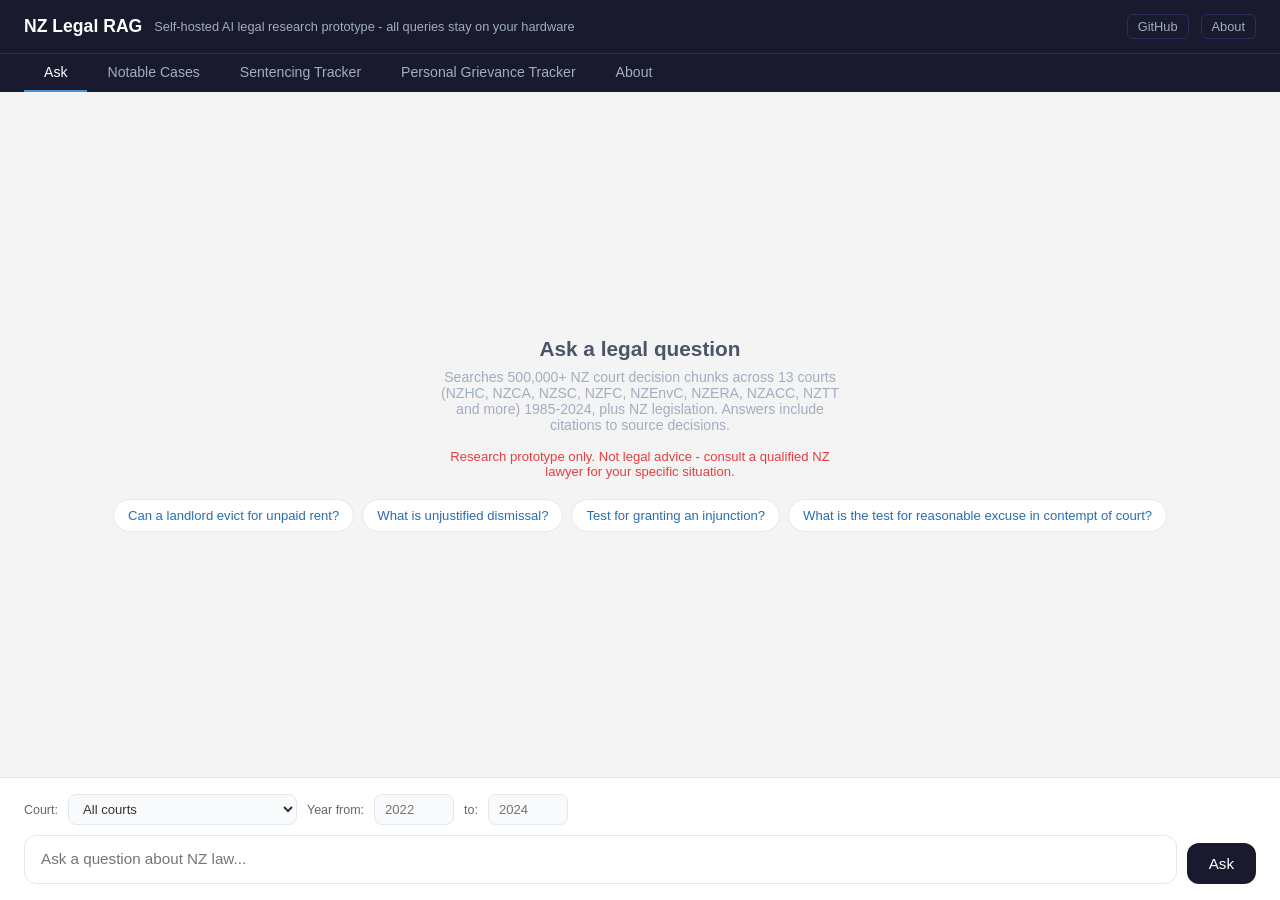
==== api/static/index.html @ 62f5ff6c "Add About tab, portfolio metrics, architecture diagram, GitHub links, improve disclaimer" ====
<!DOCTYPE html>
<html lang="en">
<head>
  <meta charset="UTF-8">
  <meta name="viewport" content="width=device-width, initial-scale=1.0">
  <title>NZ Legal RAG</title>
  <style>
    * { box-sizing: border-box; margin: 0; padding: 0; }

    body {
      font-family: -apple-system, BlinkMacSystemFont, "Segoe UI", sans-serif;
      background: #f4f4f5;
      height: 100vh;
      display: flex;
      flex-direction: column;
    }

    header {
      background: #1a1a2e;
      color: #fff;
      padding: 14px 24px;
      display: flex;
      align-items: center;
      gap: 12px;
      flex-shrink: 0;
    }

    header h1 { font-size: 1.1rem; font-weight: 600; }
    header span { font-size: 0.8rem; color: #a0aec0; }

    /* Tab navigation */
    .tab-nav {
      background: #1a1a2e;
      border-top: 1px solid #2d2d5e;
      display: flex;
      flex-shrink: 0;
      padding: 0 24px;
    }

    .tab-btn {
      padding: 10px 20px;
      background: none;
      border: none;
      color: #a0aec0;
      font-size: 0.88rem;
      font-family: inherit;
      cursor: pointer;
      border-bottom: 2px solid transparent;
      transition: color 0.15s, border-color 0.15s;
    }

    .tab-btn.active {
      color: #fff;
      border-bottom-color: #4a90d9;
    }

    .tab-btn:hover:not(.active) { color: #cbd5e0; }

    /* --- ASK TAB --- */
    #tab-ask {
      flex: 1;
      display: flex;
      flex-direction: column;
      overflow: hidden;
    }

    #chat {
      flex: 1;
      overflow-y: auto;
      padding: 24px;
      display: flex;
      flex-direction: column;
      gap: 20px;
    }

    .msg { display: flex; flex-direction: column; max-width: 80%; }
    .msg.user { align-self: flex-end; align-items: flex-end; }
    .msg.assistant { align-self: flex-start; align-items: flex-start; }

    .bubble {
      padding: 12px 16px;
      border-radius: 16px;
      line-height: 1.6;
      font-size: 0.95rem;
      white-space: pre-wrap;
      word-break: break-word;
    }

    .msg.user .bubble {
      background: #1a1a2e;
      color: #fff;
      border-bottom-right-radius: 4px;
    }

    .msg.assistant .bubble {
      background: #fff;
      color: #1a1a2e;
      border-bottom-left-radius: 4px;
      box-shadow: 0 1px 4px rgba(0,0,0,0.08);
      position: relative;
    }

    .copy-btn {
      position: absolute;
      top: 8px;
      right: 8px;
      background: none;
      border: none;
      cursor: pointer;
      padding: 4px;
      border-radius: 6px;
      color: #aaa;
      font-size: 0.85rem;
      line-height: 1;
      transition: color 0.15s, background 0.15s;
    }
    .copy-btn:hover { color: #1a1a2e; background: #f0f0f0; }
    .copy-btn.copied { color: #2ecc71; }

    .sources {
      margin-top: 10px;
      font-size: 0.8rem;
      color: #555;
      display: flex;
      flex-direction: column;
      gap: 4px;
    }

    .sources strong { color: #1a1a2e; font-size: 0.78rem; text-transform: uppercase; letter-spacing: 0.05em; }

    .source-item a { color: #2b6cb0; text-decoration: none; }
    .source-item a:hover { text-decoration: underline; }

    .typing {
      display: flex;
      gap: 5px;
      padding: 14px 18px;
      background: #fff;
      border-radius: 16px;
      border-bottom-left-radius: 4px;
      box-shadow: 0 1px 4px rgba(0,0,0,0.08);
      width: fit-content;
    }

    .typing span {
      width: 8px; height: 8px;
      background: #a0aec0;
      border-radius: 50%;
      animation: bounce 1.2s infinite;
    }
    .typing span:nth-child(2) { animation-delay: 0.2s; }
    .typing span:nth-child(3) { animation-delay: 0.4s; }

    @keyframes bounce {
      0%, 80%, 100% { transform: translateY(0); }
      40% { transform: translateY(-6px); }
    }

    .disclaimer {
      font-size: 0.75rem;
      color: #999;
      margin-top: 6px;
      font-style: italic;
    }

    #ask-footer {
      background: #fff;
      border-top: 1px solid #e2e8f0;
      padding: 16px 24px;
      flex-shrink: 0;
    }

    .input-row {
      display: flex;
      gap: 10px;
      align-items: flex-end;
    }

    #filters {
      display: flex;
      gap: 10px;
      margin-bottom: 10px;
      flex-wrap: wrap;
    }

    #filters select, #filters input {
      padding: 6px 10px;
      border: 1px solid #e2e8f0;
      border-radius: 8px;
      font-size: 0.82rem;
      background: #f8fafc;
      color: #333;
    }

    #filters label { font-size: 0.78rem; color: #666; align-self: center; }

    textarea {
      flex: 1;
      padding: 12px 16px;
      border: 1px solid #e2e8f0;
      border-radius: 12px;
      font-size: 0.95rem;
      resize: none;
      font-family: inherit;
      line-height: 1.5;
      max-height: 140px;
      overflow-y: auto;
      outline: none;
      transition: border-color 0.15s;
    }

    textarea:focus { border-color: #1a1a2e; }

    button#send {
      padding: 12px 22px;
      background: #1a1a2e;
      color: #fff;
      border: none;
      border-radius: 12px;
      font-size: 0.95rem;
      cursor: pointer;
      font-family: inherit;
      font-weight: 500;
      transition: background 0.15s;
      white-space: nowrap;
    }

    button#send:hover { background: #2d2d5e; }
    button#send:disabled { background: #a0aec0; cursor: not-allowed; }

    .empty-state {
      flex: 1;
      display: flex;
      flex-direction: column;
      align-items: center;
      justify-content: center;
      color: #a0aec0;
      gap: 8px;
      user-select: none;
    }

    .empty-state h2 { font-size: 1.3rem; color: #4a5568; }
    .empty-state p { font-size: 0.88rem; max-width: 400px; text-align: center; }

    .suggestions {
      display: flex;
      flex-wrap: wrap;
      gap: 8px;
      justify-content: center;
      margin-top: 12px;
    }

    .suggestion {
      padding: 8px 14px;
      background: #fff;
      border: 1px solid #e2e8f0;
      border-radius: 20px;
      font-size: 0.82rem;
      color: #2b6cb0;
      cursor: pointer;
      transition: background 0.15s;
    }

    .suggestion:hover { background: #ebf8ff; }

    /* --- NOTABLE CASES TAB --- */
    #tab-notable {
      display: none;
      flex: 1;
      overflow-y: auto;
      padding: 24px;
    }

    .notable-panel {
      max-width: 900px;
      margin: 0 auto;
    }

    .notable-panel h2 {
      font-size: 1.1rem;
      color: #1a1a2e;
      margin-bottom: 18px;
    }

    .filter-card {
      background: #fff;
      border-radius: 12px;
      padding: 20px;
      box-shadow: 0 1px 4px rgba(0,0,0,0.08);
      margin-bottom: 20px;
    }

    .filter-card h3 {
      font-size: 0.82rem;
      text-transform: uppercase;
      letter-spacing: 0.06em;
      color: #718096;
      margin-bottom: 12px;
    }

    .flag-grid {
      display: grid;
      grid-template-columns: repeat(3, 1fr);
      gap: 6px 16px;
      margin-bottom: 4px;
    }

    .flag-grid label {
      display: flex;
      align-items: center;
      gap: 7px;
      font-size: 0.84rem;
      color: #2d3748;
      cursor: pointer;
      user-select: none;
    }

    .flag-grid input[type="checkbox"] { cursor: pointer; }

    .penalty-row {
      display: flex;
      gap: 24px;
      flex-wrap: wrap;
      margin-top: 4px;
    }

    .penalty-group {
      display: flex;
      flex-direction: column;
      gap: 6px;
    }

    .penalty-group label {
      font-size: 0.8rem;
      color: #4a5568;
      font-weight: 500;
    }

    .range-row {
      display: flex;
      align-items: center;
      gap: 8px;
    }

    .range-row input[type="number"] {
      width: 90px;
      padding: 6px 10px;
      border: 1px solid #e2e8f0;
      border-radius: 8px;
      font-size: 0.82rem;
      font-family: inherit;
    }

    .range-row span { font-size: 0.8rem; color: #718096; }

    .notable-filter-row {
      display: flex;
      gap: 12px;
      flex-wrap: wrap;
      align-items: center;
      margin-top: 4px;
    }

    .notable-filter-row label { font-size: 0.8rem; color: #666; }

    .notable-filter-row select,
    .notable-filter-row input[type="number"] {
      padding: 6px 10px;
      border: 1px solid #e2e8f0;
      border-radius: 8px;
      font-size: 0.82rem;
      font-family: inherit;
    }

    .btn-search {
      margin-top: 16px;
      padding: 10px 24px;
      background: #1a1a2e;
      color: #fff;
      border: none;
      border-radius: 10px;
      font-size: 0.9rem;
      font-family: inherit;
      font-weight: 500;
      cursor: pointer;
      transition: background 0.15s;
    }

    .btn-search:hover { background: #2d2d5e; }
    .btn-search:disabled { background: #a0aec0; cursor: not-allowed; }

    .btn-clear {
      margin-top: 16px;
      margin-left: 8px;
      padding: 10px 16px;
      background: none;
      color: #718096;
      border: 1px solid #e2e8f0;
      border-radius: 10px;
      font-size: 0.9rem;
      font-family: inherit;
      cursor: pointer;
    }

    .btn-clear:hover { background: #f7fafc; }

    #notable-results { margin-top: 4px; }

    .notable-empty {
      text-align: center;
      color: #a0aec0;
      padding: 40px 0;
      font-size: 0.9rem;
    }

    .notable-count {
      font-size: 0.82rem;
      color: #718096;
      margin-bottom: 12px;
    }

    .notable-card {
      background: #fff;
      border-radius: 10px;
      padding: 16px 18px;
      box-shadow: 0 1px 4px rgba(0,0,0,0.07);
      margin-bottom: 12px;
      border-left: 3px solid #e2e8f0;
    }

    .notable-card.criminal { border-left-color: #e53e3e; }
    .notable-card.civil    { border-left-color: #3182ce; }

    .notable-card-header {
      display: flex;
      justify-content: space-between;
      align-items: flex-start;
      gap: 12px;
      margin-bottom: 8px;
    }

    .notable-card-title a {
      font-size: 0.95rem;
      font-weight: 600;
      color: #1a1a2e;
      text-decoration: none;
    }

    .notable-card-title a:hover { text-decoration: underline; }

    .notable-card-meta {
      font-size: 0.78rem;
      color: #718096;
      margin-top: 2px;
    }

    .osi-badge {
      font-size: 0.78rem;
      font-weight: 600;
      padding: 3px 10px;
      border-radius: 20px;
      white-space: nowrap;
      flex-shrink: 0;
    }

    .osi-low    { background: #ebf8ff; color: #2b6cb0; }
    .osi-mid    { background: #fef3c7; color: #b45309; }
    .osi-high   { background: #fff5f5; color: #c53030; }
    .osi-severe { background: #e53e3e; color: #fff; }

    .penalty-line {
      font-size: 0.82rem;
      color: #4a5568;
      margin-bottom: 8px;
    }

    .penalty-line strong { color: #2d3748; }

    .flag-pills {
      display: flex;
      flex-wrap: wrap;
      gap: 5px;
    }

    .flag-pill {
      font-size: 0.72rem;
      padding: 2px 9px;
      background: #edf2f7;
      color: #4a5568;
      border-radius: 12px;
    }

    .loading-dots {
      text-align: center;
      color: #718096;
      padding: 30px 0;
      font-size: 0.9rem;
    }

    /* --- TRACKER TABS (Sentencing / PG) --- */

    .tracker-desc {
      font-size: 0.84rem;
      color: #718096;
      margin-bottom: 18px;
      line-height: 1.5;
    }

    .stats-box {
      background: #ebf8ff;
      border: 1px solid #bee3f8;
      border-radius: 10px;
      padding: 14px 20px;
      margin-bottom: 16px;
      display: flex;
      flex-wrap: wrap;
      gap: 24px;
      align-items: center;
    }

    .stat-item {
      display: flex;
      flex-direction: column;
      gap: 2px;
    }

    .stat-label {
      font-size: 0.72rem;
      text-transform: uppercase;
      letter-spacing: 0.06em;
      color: #2b6cb0;
    }

    .stat-value {
      font-size: 1rem;
      font-weight: 700;
      color: #1a365d;
    }

    .sent-card {
      background: #fff;
      border-radius: 10px;
      padding: 16px 18px;
      box-shadow: 0 1px 4px rgba(0,0,0,0.07);
      margin-bottom: 12px;
      border-left: 3px solid #e53e3e;
    }

    .pg-card {
      background: #fff;
      border-radius: 10px;
      padding: 16px 18px;
      box-shadow: 0 1px 4px rgba(0,0,0,0.07);
      margin-bottom: 12px;
      border-left: 3px solid #38a169;
    }

    .sent-card-header, .pg-card-header {
      display: flex;
      justify-content: space-between;
      align-items: flex-start;
      gap: 12px;
      margin-bottom: 8px;
    }

    .sent-facts {
      display: flex;
      flex-wrap: wrap;
      gap: 10px 24px;
      font-size: 0.82rem;
      color: #4a5568;
      margin-bottom: 8px;
    }

    .sent-fact strong { color: #2d3748; }

    .badge-gp {
      font-size: 0.75rem;
      padding: 2px 9px;
      border-radius: 12px;
      font-weight: 600;
      background: #c6f6d5;
      color: #276749;
    }

    .badge-sentence {
      font-size: 0.75rem;
      padding: 2px 9px;
      border-radius: 12px;
      font-weight: 600;
      background: #fff5f5;
      color: #c53030;
    }

    .badge-reinstate {
      font-size: 0.75rem;
      padding: 2px 9px;
      border-radius: 12px;
      font-weight: 600;
      background: #c6f6d5;
      color: #276749;
    }

    .badge-no-reinstate {
      font-size: 0.75rem;
      padding: 2px 9px;
      border-radius: 12px;
      font-weight: 600;
      background: #fff5f5;
      color: #c53030;
    }

    .pg-types {
      display: flex;
      flex-wrap: wrap;
      gap: 5px;
      margin-bottom: 8px;
    }

    .pg-type-pill {
      font-size: 0.72rem;
      padding: 2px 9px;
      background: #e6fffa;
      color: #234e52;
      border-radius: 12px;
    }

    .select-sm {
      padding: 6px 10px;
      border: 1px solid #e2e8f0;
      border-radius: 8px;
      font-size: 0.82rem;
      font-family: inherit;
      background: #f8fafc;
      color: #333;
    }
  </style>
</head>
<body>

<header>
  <h1>NZ Legal RAG</h1>
  <span>Self-hosted AI legal research prototype - all queries stay on your hardware</span>
  <div style="margin-left:auto;display:flex;gap:12px;align-items:center;">
    <a href="https://github.com/jwongso/nz-legal-rag" target="_blank" style="color:#a0aec0;font-size:0.8rem;text-decoration:none;border:1px solid #2d2d5e;padding:4px 10px;border-radius:6px;">GitHub</a>
    <a href="#" onclick="showTab('about');return false;" style="color:#a0aec0;font-size:0.8rem;text-decoration:none;border:1px solid #2d2d5e;padding:4px 10px;border-radius:6px;">About</a>
  </div>
</header>

<nav class="tab-nav">
  <button class="tab-btn active" onclick="showTab('ask')">Ask</button>
  <button class="tab-btn" onclick="showTab('notable')">Notable Cases</button>
  <button class="tab-btn" onclick="showTab('sentencing')">Sentencing Tracker</button>
  <button class="tab-btn" onclick="showTab('pg')">Personal Grievance Tracker</button>
  <button class="tab-btn" onclick="showTab('about')">About</button>
</nav>

<!-- ASK TAB -->
<div id="tab-ask" style="flex:1;display:flex;flex-direction:column;overflow:hidden;">
  <div id="chat">
    <div class="empty-state" id="empty">
      <h2>Ask a legal question</h2>
      <p>Searches 500,000+ NZ court decision chunks across 13 courts (NZHC, NZCA, NZSC, NZFC, NZEnvC, NZERA, NZACC, NZTT and more) 1985-2024, plus NZ legislation. Answers include citations to source decisions.</p>
      <p style="margin-top:8px;font-size:0.82rem;color:#e53e3e;font-weight:500;">Research prototype only. Not legal advice - consult a qualified NZ lawyer for your specific situation.</p>
      <div class="suggestions">
        <div class="suggestion" onclick="suggest(this)">Can a landlord evict for unpaid rent?</div>
        <div class="suggestion" onclick="suggest(this)">What is unjustified dismissal?</div>
        <div class="suggestion" onclick="suggest(this)">Test for granting an injunction?</div>
        <div class="suggestion" onclick="suggest(this)">What is the test for reasonable excuse in contempt of court?</div>
      </div>
    </div>
  </div>

  <div id="ask-footer">
    <div id="filters">
      <label>Court:</label>
      <select id="court">
        <option value="">All courts</option>
        <option value="NZSC">Supreme Court</option>
        <option value="NZCA">Court of Appeal</option>
        <option value="NZHC">High Court</option>
        <option value="NZFC">Family Court</option>
        <option value="NZEnvC">Environment Court</option>
        <option value="NZERA">Employment Relations Authority</option>
        <option value="NZEmpC">Employment Court</option>
        <option value="NZACC">ACC Appeals</option>
        <option value="NZCorC">Coroners Court</option>
        <option value="NZHRRT">Human Rights Review Tribunal</option>
        <option value="NZLCDT">Lawyers Disciplinary Tribunal</option>
        <option value="NZREADT">Real Estate Agents Tribunal</option>
        <option value="NZTT">Tenancy Tribunal</option>
        <option value="NZLEG">Legislation</option>
      </select>
      <label>Year from:</label>
      <input type="number" id="year_from" placeholder="2022" min="1960" max="2024" style="width:80px">
      <label>to:</label>
      <input type="number" id="year_to" placeholder="2024" min="1960" max="2024" style="width:80px">
    </div>
    <div class="input-row">
      <textarea id="input" rows="1" placeholder="Ask a question about NZ law..." oninput="autoResize(this)"></textarea>
      <button id="send" onclick="sendMessage()">Ask</button>
    </div>
  </div>
</div>

<!-- NOTABLE CASES TAB -->
<div id="tab-notable">
  <div class="notable-panel">
    <h2>Notable Cases</h2>

    <div class="filter-card">
      <h3>Flags (match any selected)</h3>
      <div class="flag-grid" id="flag-checkboxes">
        <!-- populated by JS -->
      </div>
    </div>

    <div class="filter-card">
      <h3>Penalty severity</h3>
      <div class="penalty-row">
        <div class="penalty-group">
          <label>Criminal - OSI range (0.0 = discharge, 1.0 = life without parole)</label>
          <div class="range-row">
            <input type="number" id="min_osi" placeholder="min" step="0.05" min="0" max="1">
            <span>to</span>
            <input type="number" id="max_osi" placeholder="max" step="0.05" min="0" max="1">
          </div>
        </div>
        <div class="penalty-group">
          <label>Civil - awarded amount ($)</label>
          <div class="range-row">
            <input type="number" id="min_awarded" placeholder="min" step="1000" min="0">
            <span>to</span>
            <input type="number" id="max_awarded" placeholder="max" step="1000" min="0">
          </div>
        </div>
        <div class="penalty-group">
          <label>Civil - recovery rate (1.0 = full claim, &gt;1.0 = exemplary damages)</label>
          <div class="range-row">
            <input type="number" id="min_recovery" placeholder="min" step="0.1" min="0">
            <span>to</span>
            <input type="number" id="max_recovery" placeholder="max" step="0.1" min="0">
          </div>
        </div>
      </div>
    </div>

    <div class="filter-card">
      <h3>Court and date</h3>
      <div class="notable-filter-row">
        <label>Court:</label>
        <select id="notable_court">
          <option value="">All courts</option>
          <option value="NZSC">Supreme Court</option>
          <option value="NZCA">Court of Appeal</option>
          <option value="NZHC">High Court</option>
          <option value="NZFC">Family Court</option>
          <option value="NZEnvC">Environment Court</option>
          <option value="NZERA">Employment Relations Authority</option>
          <option value="NZEmpC">Employment Court</option>
          <option value="NZACC">ACC Appeals</option>
          <option value="NZCorC">Coroners Court</option>
          <option value="NZHRRT">Human Rights Review Tribunal</option>
          <option value="NZLCDT">Lawyers Disciplinary Tribunal</option>
          <option value="NZREADT">Real Estate Agents Tribunal</option>
          <option value="NZTT">Tenancy Tribunal</option>
        </select>
        <label>Year from:</label>
        <input type="number" id="notable_year_from" placeholder="2022" min="1960" max="2024" style="width:80px">
        <label>to:</label>
        <input type="number" id="notable_year_to" placeholder="2024" min="1960" max="2024" style="width:80px">
      </div>
      <div style="margin-top:12px">
        <button class="btn-search" id="notable-search-btn" onclick="searchNotable()">Search Notable Cases</button>
        <button class="btn-clear" onclick="clearNotable()">Clear</button>
      </div>
    </div>

    <div class="filter-card">
      <h3>Counsel</h3>
      <div class="notable-filter-row" style="flex-wrap:wrap;gap:16px;">
        <div style="display:flex;flex-direction:column;gap:5px;">
          <label style="font-size:0.8rem;color:#4a5568;font-weight:500;">Any counsel (surname)</label>
          <input type="text" id="counsel_surname" placeholder="e.g. Armstrong"
                 style="padding:6px 10px;border:1px solid #e2e8f0;border-radius:8px;font-size:0.83rem;font-family:inherit;width:200px;">
        </div>
        <div style="display:flex;flex-direction:column;gap:5px;">
          <label style="font-size:0.8rem;color:#4a5568;font-weight:500;">Crown / prosecution counsel (full name as listed)</label>
          <input type="text" id="crown_counsel" placeholder="e.g. M Harborow"
                 style="padding:6px 10px;border:1px solid #e2e8f0;border-radius:8px;font-size:0.83rem;font-family:inherit;width:240px;">
        </div>
      </div>
      <div style="margin-top:12px">
        <button class="btn-search" onclick="searchNotable()">Search</button>
        <button class="btn-clear" onclick="clearNotable()">Clear</button>
      </div>
    </div>

    <div id="notable-results">
      <div class="notable-empty">Select one or more filters above then click Search.</div>
    </div>
  </div>
</div>

<!-- SENTENCING TRACKER TAB -->
<div id="tab-sentencing" style="display:none;flex:1;overflow-y:auto;padding:24px;">
  <div class="notable-panel">
    <h2>Sentencing Tracker</h2>
    <p class="tracker-desc">Criminal sentencing factors from NZHC, NZCA and NZSC decisions. Comparable to Westlaw NZ Sentencing Tracker. Includes starting point, final sentence, guilty plea discount and more.</p>

    <div class="filter-card">
      <h3>Offence flags (match any selected)</h3>
      <div class="flag-grid">
        <label><input type="checkbox" value="self_defence"              class="sent-flag-cb"> Self-defence</label>
        <label><input type="checkbox" value="provocation"               class="sent-flag-cb"> Provocation</label>
        <label><input type="checkbox" value="diminished_responsibility" class="sent-flag-cb"> Diminished responsibility</label>
        <label><input type="checkbox" value="necessity"                 class="sent-flag-cb"> Necessity defence</label>
        <label><input type="checkbox" value="duress"                    class="sent-flag-cb"> Duress</label>
        <label><input type="checkbox" value="mental_health"             class="sent-flag-cb"> Mental health</label>
        <label><input type="checkbox" value="intoxication"              class="sent-flag-cb"> Intoxication</label>
        <label><input type="checkbox" value="youth"                     class="sent-flag-cb"> Youth / young person</label>
        <label><input type="checkbox" value="tikanga_maori"             class="sent-flag-cb"> Tikanga Maori</label>
        <label><input type="checkbox" value="cultural_factors"          class="sent-flag-cb"> Cultural factors</label>
        <label><input type="checkbox" value="novel_argument"            class="sent-flag-cb"> Novel legal argument</label>
        <label><input type="checkbox" value="jurisdictional_challenge"  class="sent-flag-cb"> Jurisdictional challenge</label>
        <label><input type="checkbox" value="suppressed_identity"       class="sent-flag-cb"> Suppressed identity</label>
        <label><input type="checkbox" value="lack_of_motive"            class="sent-flag-cb"> Lack of motive</label>
      </div>
    </div>

    <div class="filter-card">
      <h3>Sentence details</h3>
      <div class="penalty-row">
        <div class="penalty-group">
          <label>Sentence type</label>
          <select class="select-sm" id="sent_type">
            <option value="">Any</option>
            <option value="imprisonment">Imprisonment</option>
            <option value="home_detention">Home detention</option>
            <option value="community_work">Community work</option>
            <option value="fine">Fine only</option>
            <option value="supervision">Supervision</option>
          </select>
        </div>
        <div class="penalty-group">
          <label>Starting point (months)</label>
          <div class="range-row">
            <input type="number" id="sent_min_sp" placeholder="min" min="0" step="6">
            <span>to</span>
            <input type="number" id="sent_max_sp" placeholder="max" min="0" step="6">
          </div>
        </div>
        <div class="penalty-group">
          <label>Final sentence (months)</label>
          <div class="range-row">
            <input type="number" id="sent_min_fs" placeholder="min" min="0" step="6">
            <span>to</span>
            <input type="number" id="sent_max_fs" placeholder="max" min="0" step="6">
          </div>
        </div>
        <div class="penalty-group">
          <label>Guilty plea</label>
          <select class="select-sm" id="sent_gp">
            <option value="">Any</option>
            <option value="yes">Yes (guilty plea)</option>
            <option value="no">No</option>
          </select>
        </div>
      </div>
    </div>

    <div class="filter-card">
      <h3>Court and date</h3>
      <div class="notable-filter-row">
        <label>Court:</label>
        <select class="select-sm" id="sent_court">
          <option value="">All criminal courts</option>
          <option value="NZSC">Supreme Court</option>
          <option value="NZCA">Court of Appeal</option>
          <option value="NZHC">High Court</option>
        </select>
        <label>Year from:</label>
        <input type="number" id="sent_year_from" placeholder="2022" min="1960" max="2024" style="width:80px;" class="select-sm">
        <label>to:</label>
        <input type="number" id="sent_year_to" placeholder="2024" min="1960" max="2024" style="width:80px;" class="select-sm">
      </div>
      <div style="margin-top:12px">
        <button class="btn-search" id="sent-search-btn" onclick="searchSentencing()">Search Sentencing Tracker</button>
        <button class="btn-clear" onclick="clearSentencing()">Clear</button>
      </div>
    </div>

    <div id="sentencing-results">
      <div class="notable-empty">Select filters above then click Search.</div>
    </div>
  </div>
</div>

<!-- PG TRACKER TAB -->
<div id="tab-pg" style="display:none;flex:1;overflow-y:auto;padding:24px;">
  <div class="notable-panel">
    <h2>Personal Grievance Tracker</h2>
    <p class="tracker-desc">Employment Relations Authority and Employment Court personal grievance outcomes. Comparable to Westlaw NZ Personal Grievance Tracker. Filter by grievance type, reinstatement, compensation and contributory conduct.</p>

    <div class="filter-card">
      <h3>Grievance type (match any selected)</h3>
      <div class="flag-grid">
        <label><input type="checkbox" value="unjustified_dismissal" class="pg-type-cb"> Unjustified dismissal</label>
        <label><input type="checkbox" value="constructive_dismissal" class="pg-type-cb"> Constructive dismissal</label>
        <label><input type="checkbox" value="disadvantage" class="pg-type-cb"> Disadvantage / good faith breach</label>
        <label><input type="checkbox" value="harassment" class="pg-type-cb"> Harassment</label>
        <label><input type="checkbox" value="discrimination" class="pg-type-cb"> Discrimination</label>
        <label><input type="checkbox" value="unjustified_action" class="pg-type-cb"> Unjustified action</label>
      </div>
    </div>

    <div class="filter-card">
      <h3>Outcome filters</h3>
      <div class="penalty-row">
        <div class="penalty-group">
          <label>Reinstatement</label>
          <select class="select-sm" id="pg_reinstatement">
            <option value="">Any</option>
            <option value="yes">Ordered</option>
            <option value="no">Declined / not ordered</option>
          </select>
        </div>
        <div class="penalty-group">
          <label>Contributory conduct (%)</label>
          <div class="range-row">
            <input type="number" id="pg_min_contrib" placeholder="min" min="0" max="100" step="5">
            <span>to</span>
            <input type="number" id="pg_max_contrib" placeholder="max" min="0" max="100" step="5">
          </div>
        </div>
        <div class="penalty-group">
          <label>Compensation awarded ($)</label>
          <div class="range-row">
            <input type="number" id="pg_min_comp" placeholder="min" min="0" step="1000">
            <span>to</span>
            <input type="number" id="pg_max_comp" placeholder="max" min="0" step="1000">
          </div>
        </div>
      </div>
    </div>

    <div class="filter-card">
      <h3>Court and date</h3>
      <div class="notable-filter-row">
        <label>Court:</label>
        <select class="select-sm" id="pg_court">
          <option value="">ERA and Employment Court</option>
          <option value="NZERA">Employment Relations Authority</option>
          <option value="NZEmpC">Employment Court</option>
        </select>
        <label>Year from:</label>
        <input type="number" id="pg_year_from" placeholder="2022" min="1960" max="2024" style="width:80px;" class="select-sm">
        <label>to:</label>
        <input type="number" id="pg_year_to" placeholder="2024" min="1960" max="2024" style="width:80px;" class="select-sm">
      </div>
      <div style="margin-top:12px">
        <button class="btn-search" id="pg-search-btn" onclick="searchPG()">Search</button>
        <button class="btn-clear" onclick="clearPG()">Clear</button>
      </div>
    </div>

    <div id="pg-results">
      <div class="notable-empty">Select filters above then click Search.</div>
    </div>
  </div>
</div>

<!-- ABOUT TAB -->
<div id="tab-about" style="display:none;flex:1;overflow-y:auto;padding:32px 24px;">
  <div style="max-width:860px;margin:0 auto;">

    <h2 style="font-size:1.3rem;color:#1a1a2e;margin-bottom:8px;">NZ Legal RAG</h2>
    <p style="color:#555;margin-bottom:24px;">A self-hosted AI legal research prototype for New Zealand public legal sources, built to explore privacy-preserving RAG, structured legal retrieval, and citation-grounded generation.</p>

    <div style="display:grid;grid-template-columns:repeat(auto-fit,minmax(180px,1fr));gap:16px;margin-bottom:32px;">
      <div style="background:#fff;border-radius:10px;padding:16px;box-shadow:0 1px 4px rgba(0,0,0,0.08);text-align:center;">
        <div style="font-size:1.6rem;font-weight:700;color:#1a1a2e;">500k+</div>
        <div style="font-size:0.8rem;color:#666;">decision chunks indexed</div>
      </div>
      <div style="background:#fff;border-radius:10px;padding:16px;box-shadow:0 1px 4px rgba(0,0,0,0.08);text-align:center;">
        <div style="font-size:1.6rem;font-weight:700;color:#1a1a2e;">13</div>
        <div style="font-size:0.8rem;color:#666;">NZ courts and tribunals</div>
      </div>
      <div style="background:#fff;border-radius:10px;padding:16px;box-shadow:0 1px 4px rgba(0,0,0,0.08);text-align:center;">
        <div style="font-size:1.6rem;font-weight:700;color:#1a1a2e;">1985-2024</div>
        <div style="font-size:0.8rem;color:#666;">NZCA decision coverage</div>
      </div>
      <div style="background:#fff;border-radius:10px;padding:16px;box-shadow:0 1px 4px rgba(0,0,0,0.08);text-align:center;">
        <div style="font-size:1.6rem;font-weight:700;color:#1a1a2e;">&lt;1s</div>
        <div style="font-size:0.8rem;color:#666;">retrieval latency</div>
      </div>
    </div>

    <h3 style="font-size:1rem;color:#1a1a2e;margin-bottom:10px;">What this demonstrates</h3>
    <p style="color:#555;margin-bottom:8px;">An on-premise RAG architecture for privacy-sensitive legal workflows, where data residency, legal professional privilege, and operational control are important design constraints.</p>
    <p style="color:#555;margin-bottom:24px;"><strong>Tech stack:</strong> Python, FastAPI, Qdrant, sentence-transformers, reranking, llama.cpp/Ollama, NZLII ingestion pipeline, REST API, MCP server integration, RAGAS evaluation.</p>

    <h3 style="font-size:1rem;color:#1a1a2e;margin-bottom:10px;">Architecture</h3>
    <pre style="background:#1a1a2e;color:#e2e8f0;padding:16px;border-radius:10px;font-size:0.8rem;overflow-x:auto;margin-bottom:24px;">Ingestion pipeline:
  NZLII / legislation sources
    -> HTML/PDF parsing + PDF fallback for pre-2000 scanned decisions
    -> metadata extraction (court, year, parties, citations)
    -> section-aware chunking
    -> sentence-transformer embeddings
    -> Qdrant vector index (deterministic UUID5 point IDs, idempotent)

Query pipeline:
  User question
    -> query rewriting + metadata filters
    -> vector search (HNSW, &lt;1ms)
    -> reranking
    -> context assembly
    -> local LLM (llama.cpp/Ollama)
    -> citation-backed answer</pre>

    <h3 style="font-size:1rem;color:#1a1a2e;margin-bottom:10px;">Example query</h3>
    <div style="background:#fff;border-radius:10px;padding:16px;box-shadow:0 1px 4px rgba(0,0,0,0.08);margin-bottom:24px;">
      <div style="font-size:0.85rem;color:#666;margin-bottom:6px;">Query</div>
      <div style="font-weight:500;color:#1a1a2e;margin-bottom:12px;">"What are the key principles for unjustified dismissal in NZ employment law?"</div>
      <div style="font-size:0.85rem;color:#666;margin-bottom:6px;">How it works</div>
      <div style="font-size:0.85rem;color:#555;">The system retrieves ERA and Employment Court decisions ranked by vector similarity, assembles the most relevant passages, and generates a structured answer showing the legal test, common remedies, and comparable case outcomes - each claim linked to a source decision with court, date, and citation.</div>
    </div>

    <h3 style="font-size:1rem;color:#1a1a2e;margin-bottom:10px;">Structured trackers</h3>
    <p style="color:#555;margin-bottom:24px;">Beyond free-text RAG, the system extracts structured fields at ingest time and stores them as Qdrant payload indexes for filtered search - comparable to Westlaw NZ tracker products:</p>
    <div style="display:grid;grid-template-columns:1fr 1fr;gap:12px;margin-bottom:24px;">
      <div style="background:#fff;border-radius:10px;padding:14px;box-shadow:0 1px 4px rgba(0,0,0,0.08);">
        <div style="font-weight:600;color:#1a1a2e;margin-bottom:4px;">Sentencing Tracker</div>
        <div style="font-size:0.82rem;color:#555;">Starting point, final sentence, guilty plea discount, home detention, offence flags - across NZHC, NZCA, NZSC decisions.</div>
      </div>
      <div style="background:#fff;border-radius:10px;padding:14px;box-shadow:0 1px 4px rgba(0,0,0,0.08);">
        <div style="font-weight:600;color:#1a1a2e;margin-bottom:4px;">Personal Grievance Tracker</div>
        <div style="font-size:0.82rem;color:#555;">Grievance type, reinstatement outcome, contributory conduct, compensation - across ERA and Employment Court decisions.</div>
      </div>
    </div>

    <h3 style="font-size:1rem;color:#1a1a2e;margin-bottom:10px;">Known limitations</h3>
    <ul style="color:#555;font-size:0.88rem;padding-left:20px;margin-bottom:24px;line-height:1.8;">
      <li>Full coverage currently focuses on NZCA 1985-2024; other courts have partial coverage.</li>
      <li>Pre-2000 decisions sourced from scanned PDFs - OCR quality varies.</li>
      <li>Answers depend on source availability and chunking quality; some complex multi-issue cases may be under-represented.</li>
      <li>Research prototype only - not a replacement for professional legal advice.</li>
    </ul>

    <div style="display:flex;gap:12px;flex-wrap:wrap;">
      <a href="https://github.com/jwongso/nz-legal-rag" target="_blank" style="background:#1a1a2e;color:#fff;padding:10px 20px;border-radius:8px;text-decoration:none;font-size:0.88rem;">View on GitHub</a>
      <a href="https://github.com/jwongso/nz-legal-rag#readme" target="_blank" style="background:#fff;color:#1a1a2e;padding:10px 20px;border-radius:8px;text-decoration:none;font-size:0.88rem;border:1px solid #ddd;">README</a>
      <a href="/docs" target="_blank" style="background:#fff;color:#1a1a2e;padding:10px 20px;border-radius:8px;text-decoration:none;font-size:0.88rem;border:1px solid #ddd;">API Docs</a>
    </div>

    <p style="margin-top:24px;font-size:0.78rem;color:#999;">Research prototype only. This tool summarizes public legal sources and does not provide legal advice. Consult a qualified NZ lawyer for your specific situation.</p>

  </div>
</div>

<script>
  // ---- Tab switching ----

  const _TAB_IDS = ['ask', 'notable', 'sentencing', 'pg', 'about'];

  function showTab(name) {
    document.querySelectorAll('.tab-btn').forEach(b => b.classList.remove('active'));
    document.querySelector(`.tab-btn[onclick="showTab('${name}')"]`).classList.add('active');
    _TAB_IDS.forEach(id => {
      const el = document.getElementById('tab-' + id);
      if (!el) return;
      el.style.display = (id === name) ? (id === 'ask' ? 'flex' : 'block') : 'none';
    });
  }

  // ---- Sentencing Tracker ----

  function _median(arr) {
    if (!arr.length) return null;
    const s = arr.slice().sort((a, b) => a - b);
    const m = Math.floor(s.length / 2);
    return s.length % 2 ? s[m] : (s[m - 1] + s[m]) / 2;
  }

  function _fmtMonths(m) {
    if (m == null) return 'n/a';
    const y = Math.floor(m / 12);
    const mo = Math.round(m % 12);
    if (y === 0) return `${mo}m`;
    if (mo === 0) return `${y}y`;
    return `${y}y ${mo}m`;
  }

  function _sentBadge(s) {
    const st = s.sentence_type;
    if (!st) return '';
    const labels = {
      imprisonment: 'Imprisonment', home_detention: 'Home detention',
      community_work: 'Community work', fine: 'Fine', supervision: 'Supervision',
    };
    return `<span class="badge-sentence">${labels[st] || st}</span>`;
  }

  async function searchSentencing() {
    const btn = document.getElementById('sent-search-btn');
    btn.disabled = true; btn.textContent = 'Searching...';
    const el = document.getElementById('sentencing-results');
    el.innerHTML = '<div class="loading-dots">Searching...</div>';

    const flags = Array.from(document.querySelectorAll('.sent-flag-cb:checked')).map(c => c.value);
    const sentType  = document.getElementById('sent_type').value;
    const minSp     = document.getElementById('sent_min_sp').value;
    const maxSp     = document.getElementById('sent_max_sp').value;
    const minFs     = document.getElementById('sent_min_fs').value;
    const maxFs     = document.getElementById('sent_max_fs').value;
    const gpSel     = document.getElementById('sent_gp').value;
    const court     = document.getElementById('sent_court').value;
    const yearFrom  = document.getElementById('sent_year_from').value;
    const yearTo    = document.getElementById('sent_year_to').value;

    const body = { limit: 50 };
    if (flags.length)  body.flags = flags;
    if (sentType)      body.sentence_type = sentType;
    if (minSp)         body.min_starting_point = parseFloat(minSp);
    if (maxSp)         body.max_starting_point = parseFloat(maxSp);
    if (minFs)         body.min_final_sentence = parseFloat(minFs);
    if (maxFs)         body.max_final_sentence = parseFloat(maxFs);
    if (gpSel === 'yes') body.has_guilty_plea = true;
    if (gpSel === 'no')  body.has_guilty_plea = false;
    if (court)         body.courts = [court];
    if (yearFrom)      body.year_from = parseInt(yearFrom);
    if (yearTo)        body.year_to   = parseInt(yearTo);

    try {
      const res  = await fetch('/sentencing-tracker', {
        method: 'POST',
        headers: { 'Content-Type': 'application/json' },
        body: JSON.stringify(body),
      });
      const data = await res.json();

      if (!res.ok) {
        el.innerHTML = `<div class="notable-empty">Error: ${data.detail || 'Something went wrong.'}</div>`;
        return;
      }
      if (!data.length) {
        el.innerHTML = '<div class="notable-empty">No cases match these filters. Try broader criteria.</div>';
        return;
      }

      // Compute stats
      const sps  = data.map(c => c.sentencing.starting_point_months).filter(v => v != null);
      const fss  = data.map(c => c.sentencing.final_sentence_months).filter(v => v != null);
      const disc = data.map(c => c.sentencing.guilty_plea_discount_pct).filter(v => v != null);
      const hdms = data.map(c => c.sentencing.home_detention_months).filter(v => v != null);

      let statsHtml = `<div class="stats-box">
        <div class="stat-item"><span class="stat-label">Cases</span><span class="stat-value">${data.length}</span></div>`;
      if (sps.length)  statsHtml += `<div class="stat-item"><span class="stat-label">Median starting point</span><span class="stat-value">${_fmtMonths(_median(sps))}</span></div>`;
      if (fss.length)  statsHtml += `<div class="stat-item"><span class="stat-label">Median imprisonment</span><span class="stat-value">${_fmtMonths(_median(fss))}</span></div>`;
      if (hdms.length) statsHtml += `<div class="stat-item"><span class="stat-label">Median home detention</span><span class="stat-value">${_fmtMonths(_median(hdms))}</span></div>`;
      if (disc.length) statsHtml += `<div class="stat-item"><span class="stat-label">Median GP discount</span><span class="stat-value">${_median(disc).toFixed(0)}%</span></div>`;
      statsHtml += '</div>';

      let cardsHtml = `<div class="notable-count">${data.length} case${data.length !== 1 ? 's' : ''} found</div>`;
      for (const c of data) {
        const s = c.sentencing || {};
        const sentFacts = [];
        if (s.starting_point_months != null) sentFacts.push(`<span class="sent-fact"><strong>Start:</strong> ${_fmtMonths(s.starting_point_months)}</span>`);
        if (s.final_sentence_months != null) sentFacts.push(`<span class="sent-fact"><strong>Sentence:</strong> ${_fmtMonths(s.final_sentence_months)}</span>`);
        if (s.home_detention_months != null) sentFacts.push(`<span class="sent-fact"><strong>Home det.:</strong> ${_fmtMonths(s.home_detention_months)}</span>`);
        if (s.community_work_hours != null)  sentFacts.push(`<span class="sent-fact"><strong>Comm. work:</strong> ${s.community_work_hours}h</span>`);
        if (s.guilty_plea_discount_pct != null) sentFacts.push(`<span class="sent-fact"><strong>GP discount:</strong> ${s.guilty_plea_discount_pct}%</span>`);
        if (s.reparation_amount != null) sentFacts.push(`<span class="sent-fact"><strong>Reparation:</strong> $${s.reparation_amount.toLocaleString()}</span>`);
        if (s.fine_amount != null) sentFacts.push(`<span class="sent-fact"><strong>Fine:</strong> $${s.fine_amount.toLocaleString()}</span>`);

        const pillsHtml = (c.flags || []).length
          ? `<div class="flag-pills" style="margin-top:6px">${c.flags.map(f => `<span class="flag-pill">${FLAG_LABELS[f] || f}</span>`).join('')}</div>`
          : '';

        const gpBadge = s.has_guilty_plea ? '<span class="badge-gp">Guilty plea</span>' : '';
        const prevBadge = s.has_previous_convictions ? '<span class="flag-pill">Prior convictions</span>' : '';

        cardsHtml += `
          <div class="sent-card">
            <div class="sent-card-header">
              <div class="notable-card-title">
                <a href="${c.url || '#'}" target="_blank">${c.title || c.case_id}</a>
                <div class="notable-card-meta">${c.court_name} &bull; ${c.date || 'n/d'}</div>
              </div>
              ${_sentBadge(s)}
            </div>
            <div class="sent-facts">${sentFacts.join('')}</div>
            <div style="display:flex;flex-wrap:wrap;gap:5px;">${gpBadge}${prevBadge}</div>
            ${pillsHtml}
          </div>`;
      }

      el.innerHTML = statsHtml + cardsHtml;
    } catch (e) {
      el.innerHTML = '<div class="notable-empty">Could not reach the server. Is the API running?</div>';
    } finally {
      btn.disabled = false; btn.textContent = 'Search Sentencing Tracker';
    }
  }

  function clearSentencing() {
    document.querySelectorAll('.sent-flag-cb').forEach(cb => cb.checked = false);
    ['sent_type','sent_gp','sent_court'].forEach(id => document.getElementById(id).value = '');
    ['sent_min_sp','sent_max_sp','sent_min_fs','sent_max_fs','sent_year_from','sent_year_to']
      .forEach(id => document.getElementById(id).value = '');
    document.getElementById('sentencing-results').innerHTML =
      '<div class="notable-empty">Select filters above then click Search.</div>';
  }

  // ---- PG Tracker ----

  const _PG_TYPE_LABELS = {
    unjustified_dismissal:  'Unjustified dismissal',
    constructive_dismissal: 'Constructive dismissal',
    disadvantage:           'Disadvantage / good faith',
    harassment:             'Harassment',
    discrimination:         'Discrimination',
    unjustified_action:     'Unjustified action',
  };

  async function searchPG() {
    const btn = document.getElementById('pg-search-btn');
    btn.disabled = true; btn.textContent = 'Searching...';
    const el = document.getElementById('pg-results');
    el.innerHTML = '<div class="loading-dots">Searching...</div>';

    const grievanceTypes = Array.from(document.querySelectorAll('.pg-type-cb:checked')).map(c => c.value);
    const reinSel    = document.getElementById('pg_reinstatement').value;
    const minContrib = document.getElementById('pg_min_contrib').value;
    const maxContrib = document.getElementById('pg_max_contrib').value;
    const minComp    = document.getElementById('pg_min_comp').value;
    const maxComp    = document.getElementById('pg_max_comp').value;
    const court      = document.getElementById('pg_court').value;
    const yearFrom   = document.getElementById('pg_year_from').value;
    const yearTo     = document.getElementById('pg_year_to').value;

    const body = { limit: 50 };
    if (grievanceTypes.length) body.grievance_types = grievanceTypes;
    if (reinSel === 'yes')     body.reinstatement = true;
    if (reinSel === 'no')      body.reinstatement = false;
    if (minContrib)            body.min_contributory = parseFloat(minContrib);
    if (maxContrib)            body.max_contributory = parseFloat(maxContrib);
    if (minComp)               body.min_compensation = parseFloat(minComp);
    if (maxComp)               body.max_compensation = parseFloat(maxComp);
    if (court)                 body.courts = [court];
    if (yearFrom)              body.year_from = parseInt(yearFrom);
    if (yearTo)                body.year_to   = parseInt(yearTo);

    try {
      const res  = await fetch('/pg-tracker', {
        method: 'POST',
        headers: { 'Content-Type': 'application/json' },
        body: JSON.stringify(body),
      });
      const data = await res.json();

      if (!res.ok) {
        el.innerHTML = `<div class="notable-empty">Error: ${data.detail || 'Something went wrong.'}</div>`;
        return;
      }
      if (!data.length) {
        el.innerHTML = '<div class="notable-empty">No cases match these filters. Try broader criteria.</div>';
        return;
      }

      // Stats
      const comps   = data.map(c => (c.penalty || {}).awarded_amount).filter(v => v != null);
      const contribs = data.map(c => (c.pg || {}).contributory_conduct_pct).filter(v => v != null);
      const nReinst  = data.filter(c => (c.pg || {}).reinstatement_ordered === true).length;

      let statsHtml = `<div class="stats-box">
        <div class="stat-item"><span class="stat-label">Cases</span><span class="stat-value">${data.length}</span></div>
        <div class="stat-item"><span class="stat-label">Reinstatement ordered</span><span class="stat-value">${nReinst} / ${data.length}</span></div>`;
      if (comps.length) statsHtml += `<div class="stat-item"><span class="stat-label">Median compensation</span><span class="stat-value">$${_median(comps).toLocaleString(undefined,{maximumFractionDigits:0})}</span></div>`;
      if (contribs.length) statsHtml += `<div class="stat-item"><span class="stat-label">Median contrib. conduct</span><span class="stat-value">${_median(contribs).toFixed(0)}%</span></div>`;
      statsHtml += '</div>';

      let cardsHtml = `<div class="notable-count">${data.length} case${data.length !== 1 ? 's' : ''} found</div>`;
      for (const c of data) {
        const pg = c.pg || {};
        const penalty = c.penalty || {};

        const typePills = (pg.grievance_types || [])
          .map(t => `<span class="pg-type-pill">${_PG_TYPE_LABELS[t] || t.replace(/_/g,' ')}</span>`)
          .join('');

        const reinBadge = pg.reinstatement_ordered === true
          ? '<span class="badge-reinstate">Reinstatement ordered</span>'
          : pg.reinstatement_ordered === false
          ? '<span class="badge-no-reinstate">Reinstatement declined</span>'
          : '';

        const facts = [];
        if (penalty.awarded_amount != null)      facts.push(`<span class="sent-fact"><strong>Compensation:</strong> $${penalty.awarded_amount.toLocaleString()}</span>`);
        if (pg.contributory_conduct_pct != null) facts.push(`<span class="sent-fact"><strong>Contributory conduct:</strong> ${pg.contributory_conduct_pct}% reduction</span>`);
        else if (pg.has_contributory_conduct)    facts.push(`<span class="sent-fact"><em>Contributory conduct discussed</em></span>`);

        cardsHtml += `
          <div class="pg-card">
            <div class="pg-card-header">
              <div class="notable-card-title">
                <a href="${c.url || '#'}" target="_blank">${c.title || c.case_id}</a>
                <div class="notable-card-meta">${c.court_name} &bull; ${c.date || 'n/d'}</div>
              </div>
              ${reinBadge}
            </div>
            ${typePills ? `<div class="pg-types">${typePills}</div>` : ''}
            <div class="sent-facts">${facts.join('')}</div>
          </div>`;
      }

      el.innerHTML = statsHtml + cardsHtml;
    } catch (e) {
      el.innerHTML = '<div class="notable-empty">Could not reach the server. Is the API running?</div>';
    } finally {
      btn.disabled = false; btn.textContent = 'Search PG Tracker';
    }
  }

  function clearPG() {
    document.querySelectorAll('.pg-type-cb').forEach(cb => cb.checked = false);
    ['pg_reinstatement','pg_court'].forEach(id => document.getElementById(id).value = '');
    ['pg_min_contrib','pg_max_contrib','pg_min_comp','pg_max_comp','pg_year_from','pg_year_to']
      .forEach(id => document.getElementById(id).value = '');
    document.getElementById('pg-results').innerHTML =
      '<div class="notable-empty">Select filters above then click Search.</div>';
  }

  // ---- Flag definitions (must match ingest/flags.py FLAG_LABELS) ----

  const FLAG_LABELS = {
    "self_defence":              "Self-defence",
    "provocation":               "Provocation",
    "diminished_responsibility": "Diminished responsibility",
    "necessity":                 "Necessity defence",
    "duress":                    "Duress",
    "mental_health":             "Mental health",
    "intoxication":              "Intoxication",
    "youth":                     "Youth / young person",
    "tikanga_maori":             "Tikanga Maori",
    "cultural_factors":          "Cultural factors",
    "novel_argument":            "Novel legal argument",
    "jurisdictional_challenge":  "Jurisdictional challenge",
    "procedural_irregularity":   "Procedural irregularity",
    "exemplary_damages":         "Exemplary damages",
    "contempt":                  "Contempt of court",
    "suppressed_identity":       "Suppressed identity",
    "whistleblower":             "Whistleblower / protected disclosure",
    "lack_of_motive":            "Lack of motive",
    "self_represented":          "Self-represented party",
  };

  // Build flag checkboxes
  (function buildFlagGrid() {
    const grid = document.getElementById('flag-checkboxes');
    for (const [key, label] of Object.entries(FLAG_LABELS)) {
      const lbl = document.createElement('label');
      const cb  = document.createElement('input');
      cb.type  = 'checkbox';
      cb.value = key;
      cb.id    = 'flag_' + key;
      lbl.appendChild(cb);
      lbl.appendChild(document.createTextNode(label));
      grid.appendChild(lbl);
    }
  })();

  // ---- OSI helpers ----

  function osiBadgeClass(osi) {
    if (osi >= 0.80) return 'osi-severe';
    if (osi >= 0.55) return 'osi-high';
    if (osi >= 0.30) return 'osi-mid';
    return 'osi-low';
  }

  function penaltyBadgeText(penalty) {
    if (!penalty || !penalty.has_data) return null;
    const ct = penalty.court_type;
    if (ct === 'criminal') {
      const osi = penalty.outcome_osi;
      return `OSI ${osi.toFixed(2)} - ${penalty.outcome_label || ''}`;
    }
    if (ct === 'civil_financial' || ct === 'civil_mixed' || ct === 'civil_disciplinary') {
      if (penalty.recovery_rate != null && penalty.awarded_amount != null) {
        const pct = (penalty.recovery_rate * 100).toFixed(0);
        return `$${penalty.awarded_amount.toLocaleString()} (${pct}% of claim)`;
      }
      if (penalty.awarded_amount != null) {
        return `Awarded $${penalty.awarded_amount.toLocaleString()}`;
      }
      if (penalty.remedies && penalty.remedies.length) {
        return penalty.remedies.join(', ');
      }
    }
    if (ct === 'civil_nonfinancial') return penalty.outcome_class || 'outcome';
    if (ct === 'coronal') return 'Coronial finding';
    return null;
  }

  function cardBorderClass(penalty) {
    if (!penalty || !penalty.has_data) return '';
    if (penalty.court_type === 'criminal') return 'criminal';
    if (['civil_financial', 'civil_mixed', 'civil_disciplinary'].includes(penalty.court_type)) return 'civil';
    return '';
  }

  // ---- Notable Cases search ----

  async function searchNotable() {
    const btn = document.getElementById('notable-search-btn');
    btn.disabled = true;
    btn.textContent = 'Searching...';

    const resultsEl = document.getElementById('notable-results');
    resultsEl.innerHTML = '<div class="loading-dots">Searching...</div>';

    const flags = Array.from(document.querySelectorAll('#flag-checkboxes input:checked')).map(cb => cb.value);
    const minOsi      = document.getElementById('min_osi').value;
    const maxOsi      = document.getElementById('max_osi').value;
    const minAwarded  = document.getElementById('min_awarded').value;
    const maxAwarded  = document.getElementById('max_awarded').value;
    const minRecovery = document.getElementById('min_recovery').value;
    const maxRecovery = document.getElementById('max_recovery').value;
    const court          = document.getElementById('notable_court').value;
    const yearFrom       = document.getElementById('notable_year_from').value;
    const yearTo         = document.getElementById('notable_year_to').value;
    const counselSurname = document.getElementById('counsel_surname').value.trim();
    const crownCounsel   = document.getElementById('crown_counsel').value.trim();

    const body = { limit: 50 };
    if (flags.length)     body.flags           = flags;
    if (minOsi)           body.min_osi     = parseFloat(minOsi);
    if (maxOsi)           body.max_osi     = parseFloat(maxOsi);
    if (minAwarded)       body.min_awarded  = parseFloat(minAwarded);
    if (maxAwarded)       body.max_awarded  = parseFloat(maxAwarded);
    if (minRecovery)      body.min_recovery = parseFloat(minRecovery);
    if (maxRecovery)      body.max_recovery = parseFloat(maxRecovery);
    if (court)            body.courts          = [court];
    if (yearFrom)         body.year_from       = parseInt(yearFrom);
    if (yearTo)           body.year_to         = parseInt(yearTo);
    if (counselSurname)   body.counsel_surname = counselSurname;
    if (crownCounsel)     body.crown_counsel   = crownCounsel;

    try {
      const res  = await fetch('/notable', {
        method: 'POST',
        headers: { 'Content-Type': 'application/json' },
        body: JSON.stringify(body),
      });
      const data = await res.json();

      if (!res.ok) {
        resultsEl.innerHTML = `<div class="notable-empty">Error: ${data.detail || 'Something went wrong.'}</div>`;
        return;
      }

      if (!data.length) {
        resultsEl.innerHTML = '<div class="notable-empty">No cases match these filters. Try broader criteria.</div>';
        return;
      }

      let html = `<div class="notable-count">${data.length} case${data.length !== 1 ? 's' : ''} found</div>`;
      for (const c of data) {
        const penalty    = c.penalty || {};
        const badgeText  = penaltyBadgeText(penalty);
        const borderCls  = cardBorderClass(penalty);
        const osiVal     = penalty.outcome_osi;
        const badgeCls   = osiVal != null ? osiBadgeClass(osiVal) : 'osi-low';

        // Gap annotation for criminal cases
        let gapHtml = '';
        if (penalty.gap != null && penalty.prosecution_label) {
          const dir = penalty.gap_class === 'heavier' ? 'heavier than' : (penalty.gap_class === 'lighter' ? 'lighter than' : 'matches');
          gapHtml = `<div class="penalty-line">Prosecution sought: <strong>${penalty.prosecution_label}</strong> (outcome ${dir} sought)</div>`;
        }

        // Flags pills
        const pillsHtml = c.flags.length
          ? `<div class="flag-pills">${c.flags.map(f => `<span class="flag-pill">${FLAG_LABELS[f] || f}</span>`).join('')}</div>`
          : '';

        // Counsel line
        let counselHtml = '';
        const cc = c.counsel || {};
        if (cc.has_data && cc.entries && cc.entries.length) {
          const parts = cc.entries
            .filter(e => e.role !== 'child')
            .map(e => `${e.names.join(', ')} <em>(${e.role.replace(/_/g,' ')})</em>`)
            .join(' &nbsp;|&nbsp; ');
          if (parts) counselHtml = `<div class="penalty-line" style="margin-top:5px;">Counsel: ${parts}</div>`;
        }

        html += `
          <div class="notable-card ${borderCls}">
            <div class="notable-card-header">
              <div class="notable-card-title">
                <a href="${c.url || '#'}" target="_blank">${c.title || c.case_id}</a>
                <div class="notable-card-meta">${c.court_name} &bull; ${c.date || 'n/d'}</div>
              </div>
              ${badgeText ? `<span class="osi-badge ${badgeCls}">${badgeText}</span>` : ''}
            </div>
            ${gapHtml}
            ${counselHtml}
            ${pillsHtml}
          </div>`;
      }
      resultsEl.innerHTML = html;
    } catch (e) {
      resultsEl.innerHTML = '<div class="notable-empty">Could not reach the server. Is the API running?</div>';
    } finally {
      btn.disabled = false;
      btn.textContent = 'Search Notable Cases';
    }
  }

  function clearNotable() {
    document.querySelectorAll('#flag-checkboxes input').forEach(cb => cb.checked = false);
    ['min_osi','max_osi','min_awarded','max_awarded','min_recovery','max_recovery',
     'notable_year_from','notable_year_to','counsel_surname','crown_counsel'].forEach(id => {
      document.getElementById(id).value = '';
    });
    document.getElementById('notable_court').value = '';
    document.getElementById('notable-results').innerHTML =
      '<div class="notable-empty">Select one or more filters above then click Search.</div>';
  }

  // ---- ASK TAB ----

  const chat    = document.getElementById('chat');
  const input   = document.getElementById('input');
  const sendBtn = document.getElementById('send');

  input.addEventListener('keydown', e => {
    if (e.key === 'Enter' && !e.shiftKey) { e.preventDefault(); sendMessage(); }
  });

  function autoResize(el) {
    el.style.height = 'auto';
    el.style.height = Math.min(el.scrollHeight, 140) + 'px';
  }

  function suggest(el) {
    input.value = el.textContent;
    autoResize(input);
    sendMessage();
  }

  function appendMessage(role, text, sources) {
    const empty = document.getElementById('empty');
    if (empty) empty.remove();

    const msg = document.createElement('div');
    msg.className = `msg ${role}`;

    const bubble = document.createElement('div');
    bubble.className = 'bubble';
    bubble.textContent = text;

    if (role === 'assistant') {
      const copyBtn = document.createElement('button');
      copyBtn.className = 'copy-btn';
      copyBtn.title = 'Copy response';
      copyBtn.innerHTML = '&#128203;';
      copyBtn.addEventListener('click', () => {
        navigator.clipboard.writeText(text).then(() => {
          copyBtn.classList.add('copied');
          copyBtn.innerHTML = '&#10003;';
          setTimeout(() => { copyBtn.classList.remove('copied'); copyBtn.innerHTML = '&#128203;'; }, 1500);
        });
      });
      bubble.appendChild(copyBtn);
    }

    msg.appendChild(bubble);

    if (role === 'assistant') {
      const disc = document.createElement('div');
      disc.className = 'disclaimer';
      disc.textContent = 'Not legal advice. Consult a qualified NZ lawyer for your specific situation.';
      msg.appendChild(disc);
    }

    if (sources && sources.length > 0) {
      const srcDiv = document.createElement('div');
      srcDiv.className = 'sources';
      const label = document.createElement('strong');
      label.textContent = 'Sources';
      srcDiv.appendChild(label);
      sources.forEach((s, i) => {
        const item = document.createElement('div');
        item.className = 'source-item';
        const a = document.createElement('a');
        a.href = s.url;
        a.target = '_blank';
        a.textContent = `[${i+1}] ${s.title} (${s.court_name}, ${s.date})`;
        item.appendChild(a);
        srcDiv.appendChild(item);
      });
      msg.appendChild(srcDiv);
    }

    chat.appendChild(msg);
    chat.scrollTop = chat.scrollHeight;
    return msg;
  }

  function showTyping() {
    const wrapper = document.createElement('div');
    wrapper.className = 'msg assistant';
    wrapper.id = 'typing';
    const dots = document.createElement('div');
    dots.className = 'typing';
    dots.innerHTML = '<span></span><span></span><span></span>';
    wrapper.appendChild(dots);
    chat.appendChild(wrapper);
    chat.scrollTop = chat.scrollHeight;
  }

  function removeTyping() {
    const t = document.getElementById('typing');
    if (t) t.remove();
  }

  async function sendMessage() {
    const q = input.value.trim();
    if (!q || sendBtn.disabled) return;

    appendMessage('user', q);
    input.value = '';
    input.style.height = 'auto';
    sendBtn.disabled = true;
    showTyping();

    const body = { question: q };
    const court    = document.getElementById('court').value;
    const yearFrom = document.getElementById('year_from').value;
    const yearTo   = document.getElementById('year_to').value;
    if (court)    body.courts    = [court];
    if (yearFrom) body.year_from = parseInt(yearFrom);
    if (yearTo)   body.year_to   = parseInt(yearTo);

    try {
      const res  = await fetch('/ask', {
        method: 'POST',
        headers: { 'Content-Type': 'application/json' },
        body: JSON.stringify(body),
      });
      const data = await res.json();
      removeTyping();
      if (res.ok) {
        appendMessage('assistant', data.answer, data.sources);
      } else {
        appendMessage('assistant', 'Error: ' + (data.detail || 'Something went wrong.'), null);
      }
    } catch (e) {
      removeTyping();
      appendMessage('assistant', 'Could not reach the server. Is the API running?', null);
    }

    sendBtn.disabled = false;
    input.focus();
  }
</script>
</body>
</html>
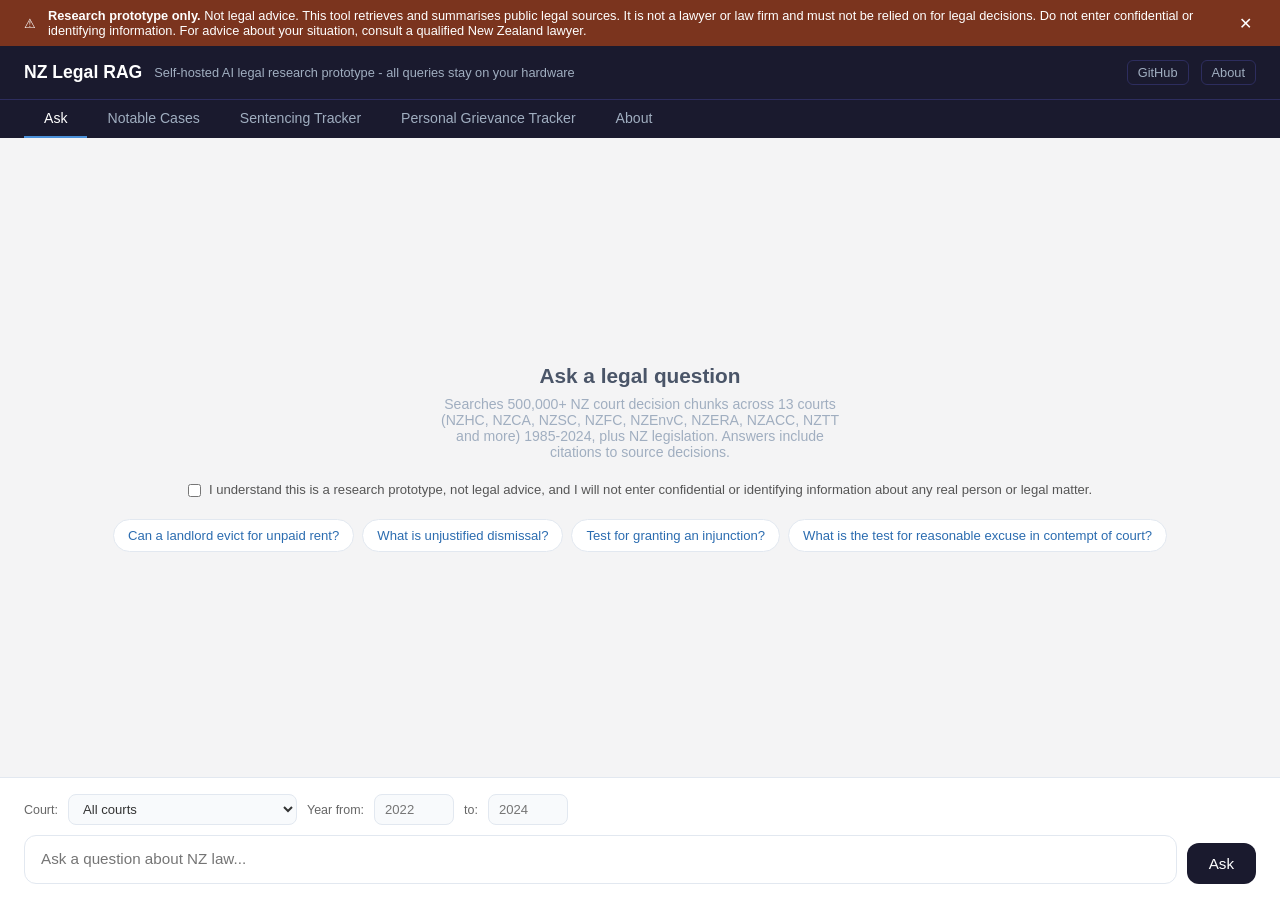
==== commit 51a8d771: "Add legal risk mitigations: top banner, disclaimer checkbox, improved answer footer" ====
--- a/api/static/index.html
+++ b/api/static/index.html
@@ -638,6 +638,12 @@
 </head>
 <body>
 
+<div id="legal-banner" style="background:#7b341e;color:#fff;font-size:0.8rem;padding:8px 24px;display:flex;align-items:center;gap:12px;flex-shrink:0;">
+  <span>&#9888;</span>
+  <span><strong>Research prototype only.</strong> Not legal advice. This tool retrieves and summarises public legal sources. It is not a lawyer or law firm and must not be relied on for legal decisions. Do not enter confidential or identifying information. For advice about your situation, consult a qualified New Zealand lawyer.</span>
+  <button onclick="document.getElementById('legal-banner').style.display='none'" style="margin-left:auto;background:none;border:none;color:#fff;cursor:pointer;font-size:1rem;padding:0 4px;">&#x2715;</button>
+</div>
+
 <header>
   <h1>NZ Legal RAG</h1>
   <span>Self-hosted AI legal research prototype - all queries stay on your hardware</span>
@@ -661,8 +667,11 @@
     <div class="empty-state" id="empty">
       <h2>Ask a legal question</h2>
       <p>Searches 500,000+ NZ court decision chunks across 13 courts (NZHC, NZCA, NZSC, NZFC, NZEnvC, NZERA, NZACC, NZTT and more) 1985-2024, plus NZ legislation. Answers include citations to source decisions.</p>
-      <p style="margin-top:8px;font-size:0.82rem;color:#e53e3e;font-weight:500;">Research prototype only. Not legal advice - consult a qualified NZ lawyer for your specific situation.</p>
-      <div class="suggestions">
+      <label style="display:flex;align-items:flex-start;gap:8px;margin-top:14px;font-size:0.82rem;color:#555;cursor:pointer;">
+        <input type="checkbox" id="disclaimer-ack" style="margin-top:2px;flex-shrink:0;">
+        I understand this is a research prototype, not legal advice, and I will not enter confidential or identifying information about any real person or legal matter.
+      </label>
+      <div class="suggestions" style="margin-top:14px;">
         <div class="suggestion" onclick="suggest(this)">Can a landlord evict for unpaid rent?</div>
         <div class="suggestion" onclick="suggest(this)">What is unjustified dismissal?</div>
         <div class="suggestion" onclick="suggest(this)">Test for granting an injunction?</div>
@@ -1583,7 +1592,7 @@
     if (role === 'assistant') {
       const disc = document.createElement('div');
       disc.className = 'disclaimer';
-      disc.textContent = 'Not legal advice. Consult a qualified NZ lawyer for your specific situation.';
+      disc.textContent = 'This answer is generated from retrieved public sources and may be incomplete or incorrect. Verify all citations against the original source. Not legal advice - consult a qualified NZ lawyer for your specific situation.';
       msg.appendChild(disc);
     }
 
@@ -1631,6 +1640,12 @@
   async function sendMessage() {
     const q = input.value.trim();
     if (!q || sendBtn.disabled) return;
+    const ack = document.getElementById('disclaimer-ack');
+    if (ack && !ack.checked) {
+      ack.closest('label').style.color = '#e53e3e';
+      ack.focus();
+      return;
+    }
 
     appendMessage('user', q);
     input.value = '';
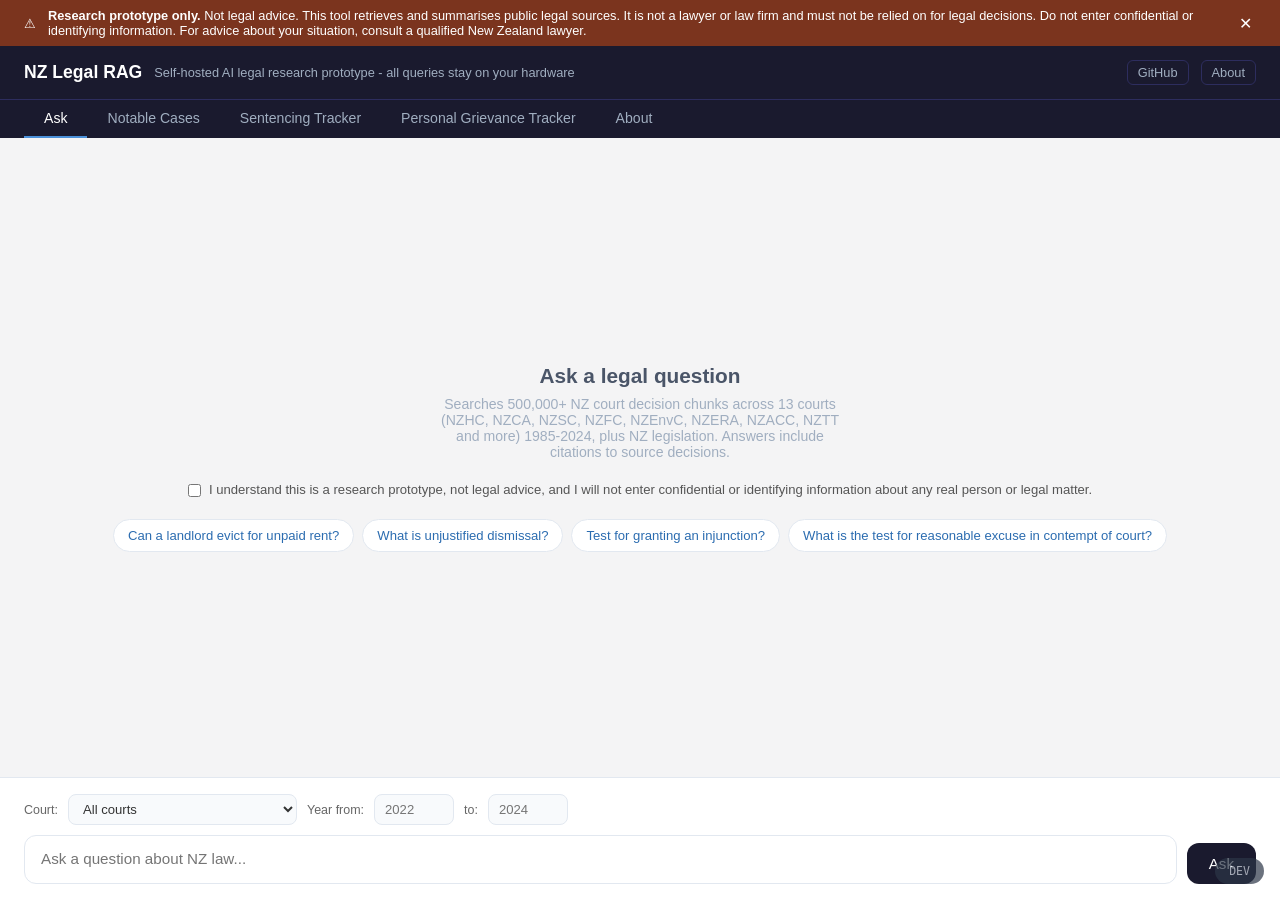
==== commit f178adee: "Add Phase 3/4 features, benchmark suite, and LLM extraction pipeline RAG pipeline: - PostgreSQL dual" ====
--- a/api/static/index.html
+++ b/api/static/index.html
@@ -162,6 +162,55 @@
       margin-top: 6px;
       font-style: italic;
     }
+
+    .trace-toggle {
+      background: none;
+      border: 1px solid #cbd5e0;
+      border-radius: 6px;
+      color: #718096;
+      font-size: 0.72rem;
+      padding: 2px 8px;
+      cursor: pointer;
+      margin-top: 8px;
+      font-family: monospace;
+    }
+    .trace-toggle:hover { background: #f7fafc; color: #2d3748; }
+
+    .trace-panel {
+      margin-top: 8px;
+      background: #1a1a2e;
+      color: #e2e8f0;
+      border-radius: 8px;
+      padding: 12px 14px;
+      font-family: monospace;
+      font-size: 0.75rem;
+      line-height: 1.7;
+    }
+    .trace-panel .t-label { color: #68d391; font-weight: bold; }
+    .trace-panel .t-warn  { color: #fc8181; }
+    .trace-panel .t-ok    { color: #68d391; }
+    .trace-panel .t-dim   { color: #718096; }
+    .conf-high   { color: #68d391; font-weight: bold; }
+    .conf-medium { color: #f6e05e; font-weight: bold; }
+    .conf-low    { color: #fc8181; font-weight: bold; }
+
+    #dev-toggle {
+      position: fixed;
+      bottom: 16px;
+      right: 16px;
+      background: #2d3748;
+      color: #e2e8f0;
+      border: none;
+      border-radius: 20px;
+      padding: 6px 14px;
+      font-size: 0.72rem;
+      cursor: pointer;
+      font-family: monospace;
+      opacity: 0.7;
+      z-index: 999;
+    }
+    #dev-toggle:hover { opacity: 1; }
+    #dev-toggle.active { background: #2b6cb0; opacity: 1; }
 
     #ask-footer {
       background: #fff;
@@ -988,7 +1037,7 @@
 
     <div style="display:grid;grid-template-columns:repeat(auto-fit,minmax(180px,1fr));gap:16px;margin-bottom:32px;">
       <div style="background:#fff;border-radius:10px;padding:16px;box-shadow:0 1px 4px rgba(0,0,0,0.08);text-align:center;">
-        <div style="font-size:1.6rem;font-weight:700;color:#1a1a2e;">500k+</div>
+        <div style="font-size:1.6rem;font-weight:700;color:#1a1a2e;">982k+</div>
         <div style="font-size:0.8rem;color:#666;">decision chunks indexed</div>
       </div>
       <div style="background:#fff;border-radius:10px;padding:16px;box-shadow:0 1px 4px rgba(0,0,0,0.08);text-align:center;">
@@ -996,7 +1045,7 @@
         <div style="font-size:0.8rem;color:#666;">NZ courts and tribunals</div>
       </div>
       <div style="background:#fff;border-radius:10px;padding:16px;box-shadow:0 1px 4px rgba(0,0,0,0.08);text-align:center;">
-        <div style="font-size:1.6rem;font-weight:700;color:#1a1a2e;">1985-2024</div>
+        <div style="font-size:1.6rem;font-weight:700;color:#1a1a2e;">1985-2026</div>
         <div style="font-size:0.8rem;color:#666;">NZCA decision coverage</div>
       </div>
       <div style="background:#fff;border-radius:10px;padding:16px;box-shadow:0 1px 4px rgba(0,0,0,0.08);text-align:center;">
@@ -1007,25 +1056,28 @@
 
     <h3 style="font-size:1rem;color:#1a1a2e;margin-bottom:10px;">What this demonstrates</h3>
     <p style="color:#555;margin-bottom:8px;">An on-premise RAG architecture for privacy-sensitive legal workflows, where data residency, legal professional privilege, and operational control are important design constraints.</p>
-    <p style="color:#555;margin-bottom:24px;"><strong>Tech stack:</strong> Python, FastAPI, Qdrant, sentence-transformers, reranking, llama.cpp/Ollama, NZLII ingestion pipeline, REST API, MCP server integration, RAGAS evaluation.</p>
+    <p style="color:#555;margin-bottom:24px;"><strong>Tech stack:</strong> Python, FastAPI, PostgreSQL, Qdrant, sentence-transformers, cross-encoder reranker, llama.cpp/Ollama, NZLII ingestion pipeline, REST API, MCP server integration, RAGAS evaluation, domain-specific benchmark suite.</p>
 
     <h3 style="font-size:1rem;color:#1a1a2e;margin-bottom:10px;">Architecture</h3>
     <pre style="background:#1a1a2e;color:#e2e8f0;padding:16px;border-radius:10px;font-size:0.8rem;overflow-x:auto;margin-bottom:24px;">Ingestion pipeline:
   NZLII / legislation sources
     -> HTML/PDF parsing + PDF fallback for pre-2000 scanned decisions
     -> metadata extraction (court, year, parties, citations)
-    -> section-aware chunking
-    -> sentence-transformer embeddings
+    -> section-aware chunking (120-word windows)
+    -> sentence-transformer embeddings (nomic-embed-text-v1.5)
     -> Qdrant vector index (deterministic UUID5 point IDs, idempotent)
+    -> PostgreSQL relational store (documents, chunks, sentencing_cases,
+       employment_cases - structured metadata for filtered search + BM25)
 
 Query pipeline:
   User question
-    -> query rewriting + metadata filters
-    -> vector search (HNSW, &lt;1ms)
-    -> reranking
-    -> context assembly
-    -> local LLM (llama.cpp/Ollama)
-    -> citation-backed answer</pre>
+    -> SQL pre-filter: PostgreSQL narrows candidates by court, year, offence,
+       grievance type, or outcome fields (sentencing tracker / PG tracker)
+    -> Qdrant semantic search within filtered candidate set
+    -> cross-encoder reranker (bge-reranker-v2-m3)
+    -> context assembly + local LLM generation (llama.cpp/Ollama)
+    -> citation verifier (regex, no extra LLM call)
+    -> citation-backed answer with source URLs</pre>
 
     <h3 style="font-size:1rem;color:#1a1a2e;margin-bottom:10px;">Example query</h3>
     <div style="background:#fff;border-radius:10px;padding:16px;box-shadow:0 1px 4px rgba(0,0,0,0.08);margin-bottom:24px;">
@@ -1036,7 +1088,7 @@
     </div>
 
     <h3 style="font-size:1rem;color:#1a1a2e;margin-bottom:10px;">Structured trackers</h3>
-    <p style="color:#555;margin-bottom:24px;">Beyond free-text RAG, the system extracts structured fields at ingest time and stores them as Qdrant payload indexes for filtered search - comparable to Westlaw NZ tracker products:</p>
+    <p style="color:#555;margin-bottom:24px;">Beyond free-text RAG, the system extracts structured fields at ingest time via regex and a local LLM, storing them in PostgreSQL and Qdrant payload. PostgreSQL pre-filtering narrows the candidate set before semantic search - comparable to Westlaw NZ tracker products but fully on-premise:</p>
     <div style="display:grid;grid-template-columns:1fr 1fr;gap:12px;margin-bottom:24px;">
       <div style="background:#fff;border-radius:10px;padding:14px;box-shadow:0 1px 4px rgba(0,0,0,0.08);">
         <div style="font-weight:600;color:#1a1a2e;margin-bottom:4px;">Sentencing Tracker</div>
@@ -1050,7 +1102,7 @@
 
     <h3 style="font-size:1rem;color:#1a1a2e;margin-bottom:10px;">Known limitations</h3>
     <ul style="color:#555;font-size:0.88rem;padding-left:20px;margin-bottom:24px;line-height:1.8;">
-      <li>Full coverage currently focuses on NZCA 1985-2024; other courts have partial coverage.</li>
+      <li>Full coverage currently focuses on NZCA 1985-2026; other courts have partial coverage.</li>
       <li>Pre-2000 decisions sourced from scanned PDFs - OCR quality varies.</li>
       <li>Answers depend on source availability and chunking quality; some complex multi-issue cases may be under-represented.</li>
       <li>Research prototype only - not a replacement for professional legal advice.</li>
@@ -1561,7 +1613,7 @@
     sendMessage();
   }
 
-  function appendMessage(role, text, sources) {
+  function appendMessage(role, text, sources, trace, cv) {
     const empty = document.getElementById('empty');
     if (empty) empty.remove();
 
@@ -1615,6 +1667,8 @@
       msg.appendChild(srcDiv);
     }
 
+    if (role === 'assistant') renderTrace(msg, trace, cv);
+
     chat.appendChild(msg);
     chat.scrollTop = chat.scrollHeight;
     return msg;
@@ -1653,7 +1707,7 @@
     sendBtn.disabled = true;
     showTyping();
 
-    const body = { question: q };
+    const body = { question: q, trace: devMode };
     const court    = document.getElementById('court').value;
     const yearFrom = document.getElementById('year_from').value;
     const yearTo   = document.getElementById('year_to').value;
@@ -1670,7 +1724,7 @@
       const data = await res.json();
       removeTyping();
       if (res.ok) {
-        appendMessage('assistant', data.answer, data.sources);
+        appendMessage('assistant', data.answer, data.sources, data.trace, data.citation_verification);
       } else {
         appendMessage('assistant', 'Error: ' + (data.detail || 'Something went wrong.'), null);
       }
@@ -1683,5 +1737,74 @@
     input.focus();
   }
 </script>
+
+<button id="dev-toggle" title="Toggle developer trace mode" onclick="toggleDev()">DEV</button>
+
+<script>
+  let devMode = false;
+
+  function toggleDev() {
+    devMode = !devMode;
+    const btn = document.getElementById('dev-toggle');
+    btn.classList.toggle('active', devMode);
+    btn.textContent = devMode ? 'DEV ON' : 'DEV';
+  }
+
+  function confidenceClass(level) {
+    if (level === 'high')   return 'conf-high';
+    if (level === 'medium') return 'conf-medium';
+    return 'conf-low';
+  }
+
+  function renderTrace(msg, trace, cv) {
+    if (!trace) return;
+
+    const btn = document.createElement('button');
+    btn.className = 'trace-toggle';
+    btn.textContent = 'Show trace';
+
+    const panel = document.createElement('div');
+    panel.className = 'trace-panel';
+    panel.style.display = 'none';
+
+    const lat = trace.latency_ms || {};
+    const counts = trace.counts || {};
+    const models = trace.models || {};
+
+    let sqlLine = '';
+    if (trace.strategy === 'sql_first_hybrid') {
+      const filters = trace.sql_filters ? Object.entries(trace.sql_filters)
+        .map(([k, v]) => `${k}=${JSON.stringify(v)}`).join(', ') : '';
+      sqlLine = `<div><span class="t-label">SQL</span>  ${filters || 'no filters'} &rarr; ${trace.sql_point_ids_count} IDs</div>`;
+    }
+
+    let cvLine = '';
+    if (cv) {
+      const confCls = confidenceClass(cv.evidence_confidence);
+      const warn = cv.has_warning ? '<span class="t-warn"> [!]</span>' : '';
+      const orphans = cv.orphan_citations.length ? ` | orphan: [${cv.orphan_citations.join(',')}]` : '';
+      cvLine = `<div><span class="t-label">Citations</span>  <span class="${confCls}">${cv.evidence_confidence.toUpperCase()}</span>${warn} &mdash; ${cv.cited_count} cited${orphans}</div>`;
+    }
+
+    panel.innerHTML = `
+      <div><span class="t-label">Strategy</span> ${trace.strategy}</div>
+      ${sqlLine}
+      <div><span class="t-label">Qdrant</span>   ${counts.qdrant_candidates} &rarr; ${counts.after_dedup} (dedup) &rarr; ${counts.after_rerank} (final)</div>
+      <div><span class="t-label">Latency</span>  embed ${lat.embed}ms | sql ${lat.sql}ms | qdrant ${lat.qdrant}ms | rerank ${lat.rerank}ms | gen ${lat.generate}ms | <strong>total ${lat.total}ms</strong></div>
+      <div><span class="t-label">Scores</span>   ${(trace.top_scores || []).map(s => s.toFixed(3)).join('  ')}</div>
+      <div><span class="t-label">Models</span>   ${models.llm || '-'} | embed: ${models.embedding || '-'} | reranker: ${models.reranker_enabled ? 'on' : 'off'}</div>
+      ${cvLine}
+    `;
+
+    btn.addEventListener('click', () => {
+      const hidden = panel.style.display === 'none';
+      panel.style.display = hidden ? 'block' : 'none';
+      btn.textContent = hidden ? 'Hide trace' : 'Show trace';
+    });
+
+    msg.appendChild(btn);
+    msg.appendChild(panel);
+  }
+</script>
 </body>
 </html>
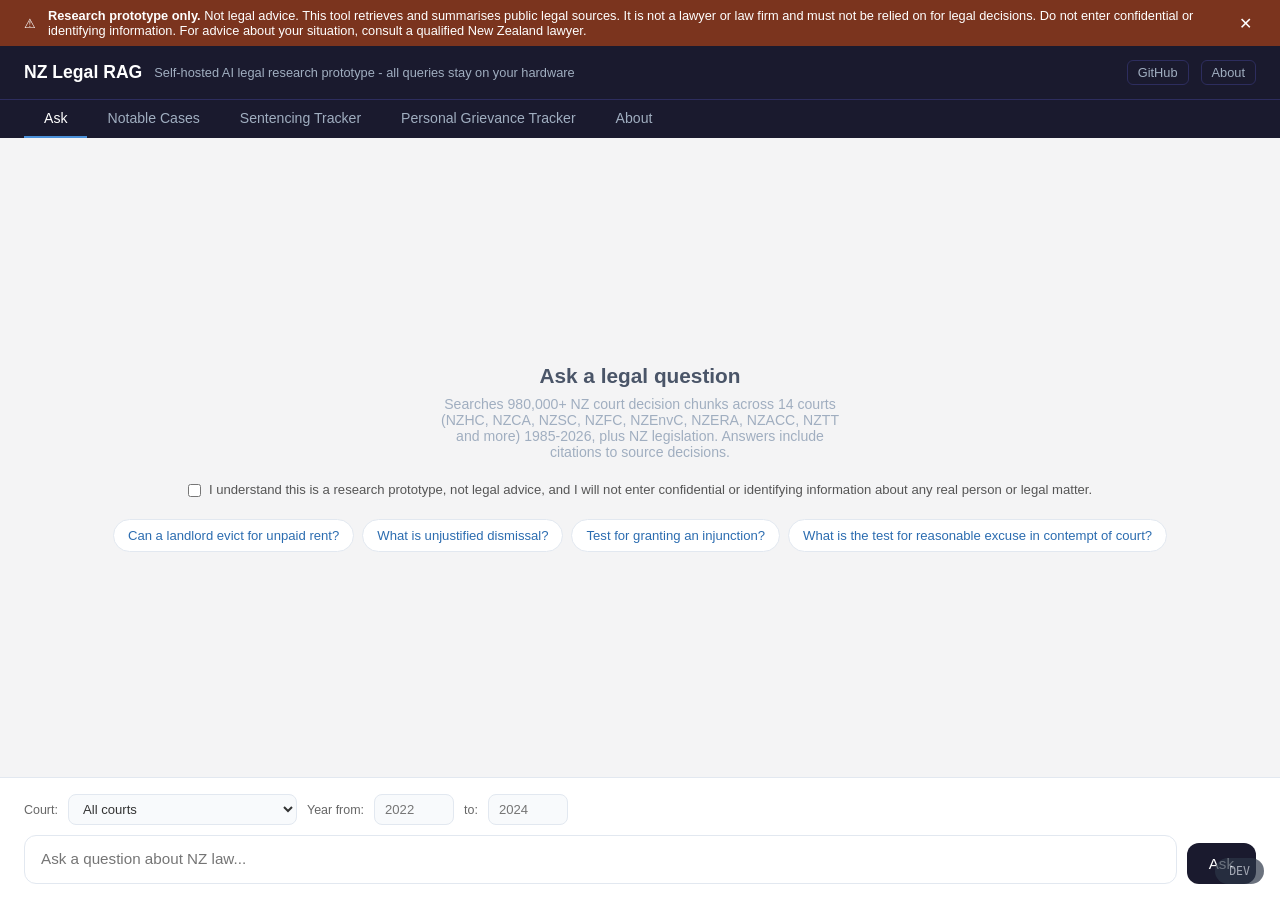
==== commit ecf086bf: "ui: update about page to reflect current pipeline and benchmark results - Query pipeline: replace cr" ====
--- a/api/static/index.html
+++ b/api/static/index.html
@@ -715,7 +715,7 @@
   <div id="chat">
     <div class="empty-state" id="empty">
       <h2>Ask a legal question</h2>
-      <p>Searches 500,000+ NZ court decision chunks across 13 courts (NZHC, NZCA, NZSC, NZFC, NZEnvC, NZERA, NZACC, NZTT and more) 1985-2024, plus NZ legislation. Answers include citations to source decisions.</p>
+      <p>Searches 980,000+ NZ court decision chunks across 14 courts (NZHC, NZCA, NZSC, NZFC, NZEnvC, NZERA, NZACC, NZTT and more) 1985-2026, plus NZ legislation. Answers include citations to source decisions.</p>
       <label style="display:flex;align-items:flex-start;gap:8px;margin-top:14px;font-size:0.82rem;color:#555;cursor:pointer;">
         <input type="checkbox" id="disclaimer-ack" style="margin-top:2px;flex-shrink:0;">
         I understand this is a research prototype, not legal advice, and I will not enter confidential or identifying information about any real person or legal matter.
@@ -1052,11 +1052,15 @@
         <div style="font-size:1.6rem;font-weight:700;color:#1a1a2e;">&lt;1s</div>
         <div style="font-size:0.8rem;color:#666;">retrieval latency</div>
       </div>
+      <div style="background:#fff;border-radius:10px;padding:16px;box-shadow:0 1px 4px rgba(0,0,0,0.08);text-align:center;">
+        <div style="font-size:1.6rem;font-weight:700;color:#1a1a2e;">100%</div>
+        <div style="font-size:0.8rem;color:#666;">relevant Hit@5 (30-query benchmark)</div>
+      </div>
     </div>
 
     <h3 style="font-size:1rem;color:#1a1a2e;margin-bottom:10px;">What this demonstrates</h3>
     <p style="color:#555;margin-bottom:8px;">An on-premise RAG architecture for privacy-sensitive legal workflows, where data residency, legal professional privilege, and operational control are important design constraints.</p>
-    <p style="color:#555;margin-bottom:24px;"><strong>Tech stack:</strong> Python, FastAPI, PostgreSQL, Qdrant, sentence-transformers, cross-encoder reranker, llama.cpp/Ollama, NZLII ingestion pipeline, REST API, MCP server integration, RAGAS evaluation, domain-specific benchmark suite.</p>
+    <p style="color:#555;margin-bottom:24px;"><strong>Tech stack:</strong> Python, FastAPI, PostgreSQL, Qdrant, sentence-transformers, llama.cpp/Ollama, NZLII ingestion pipeline, intent-aware legal ranker, heuristic court planner, conditional BM25, REST API, MCP server integration, domain-specific retrieval benchmark suite (30-query gold dataset, MRR / Hit@K metrics).</p>
 
     <h3 style="font-size:1rem;color:#1a1a2e;margin-bottom:10px;">Architecture</h3>
     <pre style="background:#1a1a2e;color:#e2e8f0;padding:16px;border-radius:10px;font-size:0.8rem;overflow-x:auto;margin-bottom:24px;">Ingestion pipeline:
@@ -1067,14 +1071,24 @@
     -> sentence-transformer embeddings (nomic-embed-text-v1.5)
     -> Qdrant vector index (deterministic UUID5 point IDs, idempotent)
     -> PostgreSQL relational store (documents, chunks, sentencing_cases,
-       employment_cases - structured metadata for filtered search + BM25)
+       employment_cases - structured metadata for filtered search)
 
 Query pipeline:
   User question
+    -> heuristic court planner (no LLM): detects jurisdiction from domain
+       signals - criminal/NZCA+NZHC, employment/NZERA, tenancy/NZTT, ACC,
+       human rights/NZHRRT, statute sections/NZLEG. Extracts year from
+       temporal phrases. Benchmarked: achieves oracle-equivalent quality.
     -> SQL pre-filter: PostgreSQL narrows candidates by court, year, offence,
        grievance type, or outcome fields (sentencing tracker / PG tracker)
     -> Qdrant semantic search within filtered candidate set
-    -> cross-encoder reranker (bge-reranker-v2-m3)
+    -> intent-aware legal ranker: four profiles - authority (court hierarchy
+       + citation density), example (recency boost), tracker (structured
+       payload bonus), statute (legislation-first weighting). MRR +37% vs
+       unranked baseline, zero coverage regressions.
+    -> conditional BM25 (activated only for section refs, citations, quoted
+       phrases, short keyword queries): OR-joined anchor extraction avoids
+       AND-strictness. RRF-fused with vector results when active.
     -> context assembly + local LLM generation (llama.cpp/Ollama)
     -> citation verifier (regex, no extra LLM call)
     -> citation-backed answer with source URLs</pre>
@@ -1084,7 +1098,7 @@
       <div style="font-size:0.85rem;color:#666;margin-bottom:6px;">Query</div>
       <div style="font-weight:500;color:#1a1a2e;margin-bottom:12px;">"What are the key principles for unjustified dismissal in NZ employment law?"</div>
       <div style="font-size:0.85rem;color:#666;margin-bottom:6px;">How it works</div>
-      <div style="font-size:0.85rem;color:#555;">The system retrieves ERA and Employment Court decisions ranked by vector similarity, assembles the most relevant passages, and generates a structured answer showing the legal test, common remedies, and comparable case outcomes - each claim linked to a source decision with court, date, and citation.</div>
+      <div style="font-size:0.85rem;color:#555;">The court planner detects "employment" and routes to NZERA + NZEmpC. PostgreSQL filters to those courts, Qdrant ranks by vector similarity, and the intent-aware legal ranker applies the authority profile (court hierarchy + citation density). The top passages are assembled and the LLM generates an answer - each claim linked to a source decision with court, date, and citation.</div>
     </div>
 
     <h3 style="font-size:1rem;color:#1a1a2e;margin-bottom:10px;">Structured trackers</h3>
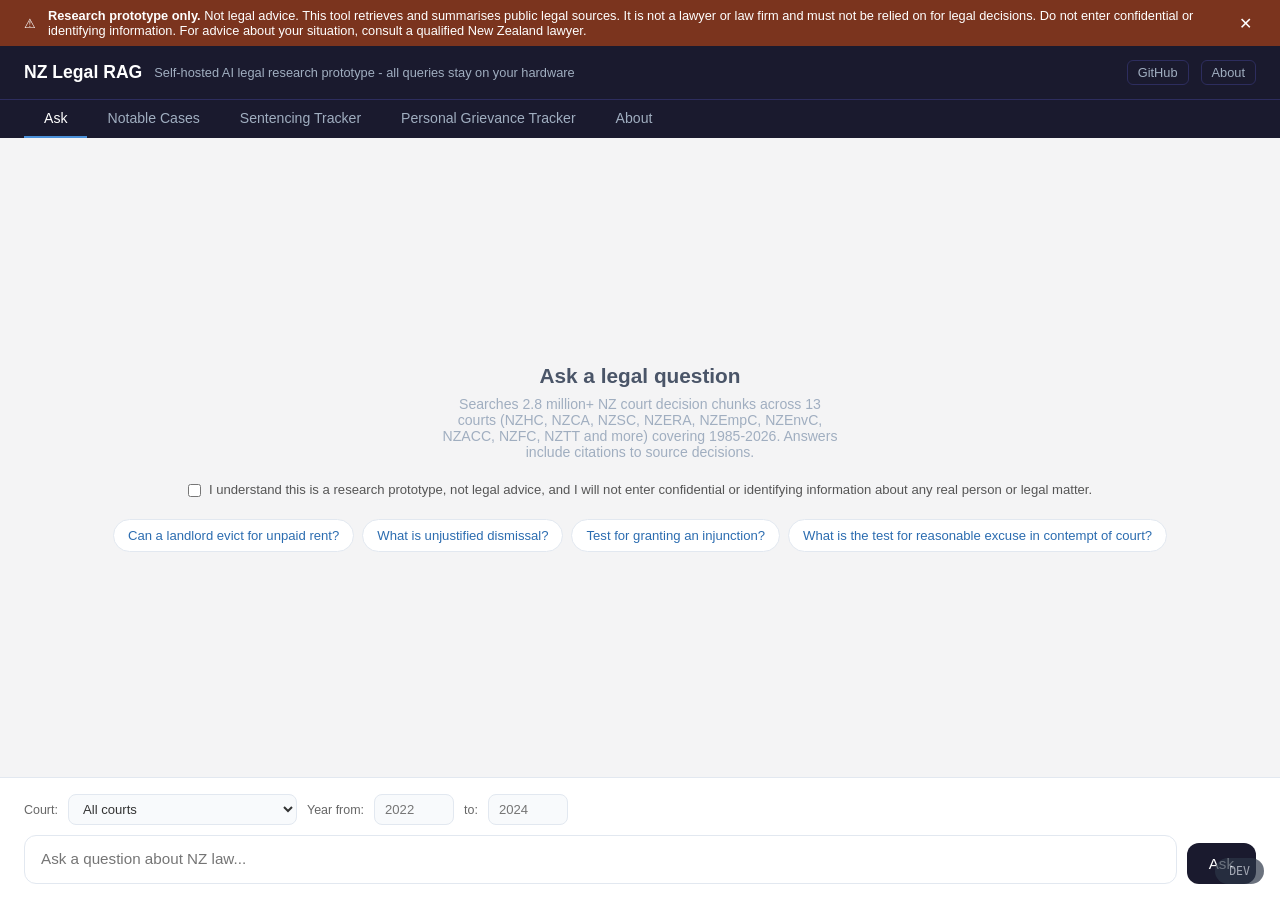
==== commit 5e1d517e: "Update README and about page to reflect current corpus and stack - Corpus: 2.8M+ chunks (up from 982" ====
--- a/api/static/index.html
+++ b/api/static/index.html
@@ -715,7 +715,7 @@
   <div id="chat">
     <div class="empty-state" id="empty">
       <h2>Ask a legal question</h2>
-      <p>Searches 980,000+ NZ court decision chunks across 14 courts (NZHC, NZCA, NZSC, NZFC, NZEnvC, NZERA, NZACC, NZTT and more) 1985-2026, plus NZ legislation. Answers include citations to source decisions.</p>
+      <p>Searches 2.8 million+ NZ court decision chunks across 13 courts (NZHC, NZCA, NZSC, NZERA, NZEmpC, NZEnvC, NZACC, NZFC, NZTT and more) covering 1985-2026. Answers include citations to source decisions.</p>
       <label style="display:flex;align-items:flex-start;gap:8px;margin-top:14px;font-size:0.82rem;color:#555;cursor:pointer;">
         <input type="checkbox" id="disclaimer-ack" style="margin-top:2px;flex-shrink:0;">
         I understand this is a research prototype, not legal advice, and I will not enter confidential or identifying information about any real person or legal matter.
@@ -1037,7 +1037,7 @@
 
     <div style="display:grid;grid-template-columns:repeat(auto-fit,minmax(180px,1fr));gap:16px;margin-bottom:32px;">
       <div style="background:#fff;border-radius:10px;padding:16px;box-shadow:0 1px 4px rgba(0,0,0,0.08);text-align:center;">
-        <div style="font-size:1.6rem;font-weight:700;color:#1a1a2e;">982k+</div>
+        <div style="font-size:1.6rem;font-weight:700;color:#1a1a2e;">2.8M+</div>
         <div style="font-size:0.8rem;color:#666;">decision chunks indexed</div>
       </div>
       <div style="background:#fff;border-radius:10px;padding:16px;box-shadow:0 1px 4px rgba(0,0,0,0.08);text-align:center;">
@@ -1046,7 +1046,7 @@
       </div>
       <div style="background:#fff;border-radius:10px;padding:16px;box-shadow:0 1px 4px rgba(0,0,0,0.08);text-align:center;">
         <div style="font-size:1.6rem;font-weight:700;color:#1a1a2e;">1985-2026</div>
-        <div style="font-size:0.8rem;color:#666;">NZCA decision coverage</div>
+        <div style="font-size:0.8rem;color:#666;">coverage (NZCA full history)</div>
       </div>
       <div style="background:#fff;border-radius:10px;padding:16px;box-shadow:0 1px 4px rgba(0,0,0,0.08);text-align:center;">
         <div style="font-size:1.6rem;font-weight:700;color:#1a1a2e;">&lt;1s</div>
@@ -1060,7 +1060,7 @@
 
     <h3 style="font-size:1rem;color:#1a1a2e;margin-bottom:10px;">What this demonstrates</h3>
     <p style="color:#555;margin-bottom:8px;">An on-premise RAG architecture for privacy-sensitive legal workflows, where data residency, legal professional privilege, and operational control are important design constraints.</p>
-    <p style="color:#555;margin-bottom:24px;"><strong>Tech stack:</strong> Python, FastAPI, PostgreSQL, Qdrant, sentence-transformers, llama.cpp/Ollama, NZLII ingestion pipeline, intent-aware legal ranker, heuristic court planner, conditional BM25, REST API, MCP server integration, domain-specific retrieval benchmark suite (30-query gold dataset, MRR / Hit@K metrics).</p>
+    <p style="color:#555;margin-bottom:24px;"><strong>Tech stack:</strong> Python, FastAPI, PostgreSQL, Qdrant, sentence-transformers (nomic-embed-text-v1.5 + Qwen3-Embedding-0.6B, GPU auto-selected), llama.cpp (Qwen3-8B Q4_K_M), NZLII ingestion pipeline, intent-aware legal ranker, heuristic court planner, conditional BM25, REST API, MCP server integration, domain-specific retrieval benchmark suite (30-query gold dataset, MRR / Hit@K metrics).</p>
 
     <h3 style="font-size:1rem;color:#1a1a2e;margin-bottom:10px;">Architecture</h3>
     <pre style="background:#1a1a2e;color:#e2e8f0;padding:16px;border-radius:10px;font-size:0.8rem;overflow-x:auto;margin-bottom:24px;">Ingestion pipeline:
@@ -1116,7 +1116,7 @@
 
     <h3 style="font-size:1rem;color:#1a1a2e;margin-bottom:10px;">Known limitations</h3>
     <ul style="color:#555;font-size:0.88rem;padding-left:20px;margin-bottom:24px;line-height:1.8;">
-      <li>Full coverage currently focuses on NZCA 1985-2026; other courts have partial coverage.</li>
+      <li>NZCA is indexed 1985-2026 (full history). All other courts cover 1996-2021 or 2000-2021. 2022-2024 is present for all courts via earlier partial ingestion.</li>
       <li>Pre-2000 decisions sourced from scanned PDFs - OCR quality varies.</li>
       <li>Answers depend on source availability and chunking quality; some complex multi-issue cases may be under-represented.</li>
       <li>Research prototype only - not a replacement for professional legal advice.</li>
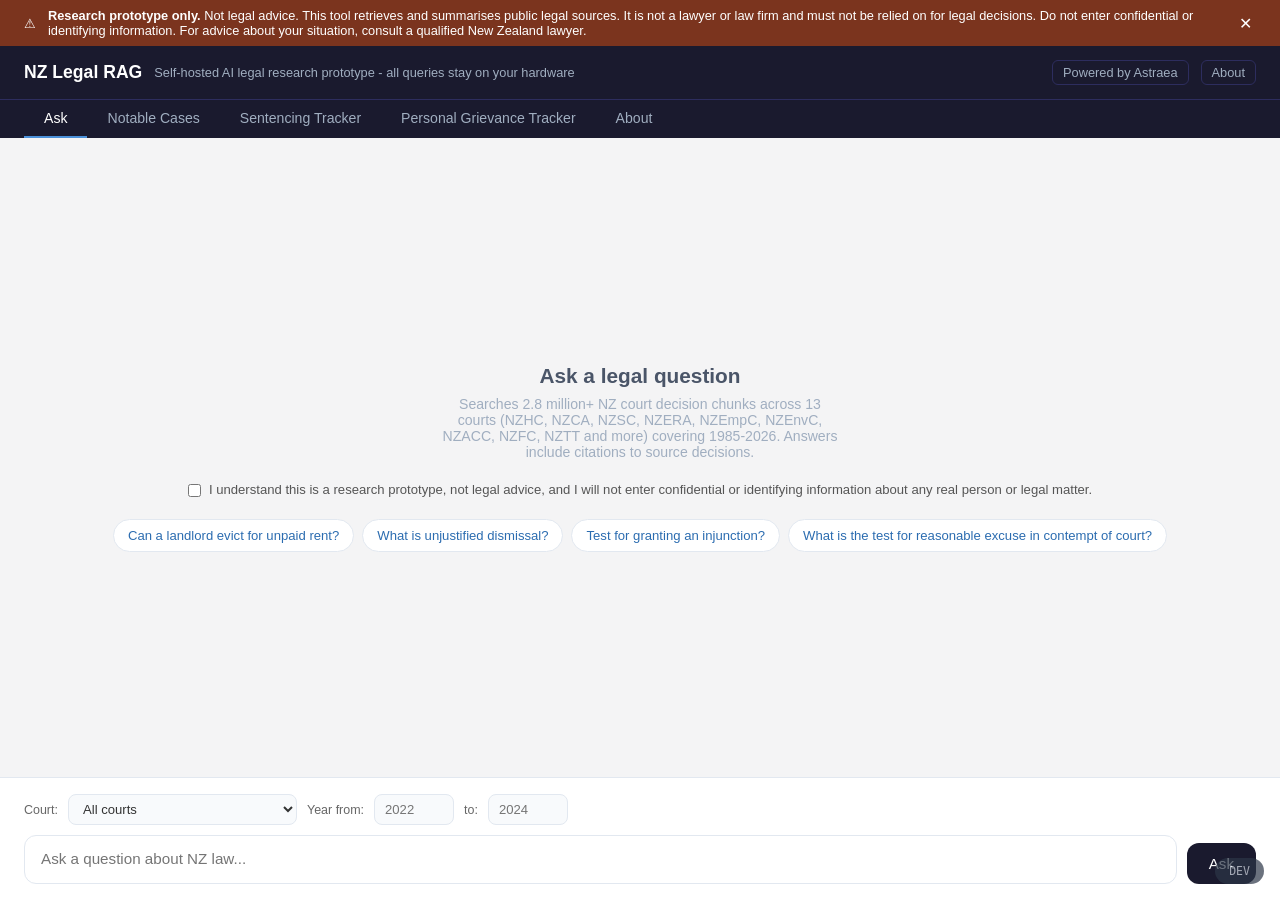
==== commit 007f6214: "frontend: replace personal GitHub link with Powered by Astraea Links now point to github.com/jwongso" ====
--- a/api/static/index.html
+++ b/api/static/index.html
@@ -4,6 +4,8 @@
   <meta charset="UTF-8">
   <meta name="viewport" content="width=device-width, initial-scale=1.0">
   <title>NZ Legal RAG</title>
+  <link rel="icon" type="image/svg+xml" href="/static/favicon.svg">
+  <link rel="shortcut icon" href="/static/favicon.svg">
   <style>
     * { box-sizing: border-box; margin: 0; padding: 0; }
 
@@ -687,6 +689,10 @@
 </head>
 <body>
 
+<div id="llm-banner" style="display:none;background:#744210;color:#fff;font-size:0.8rem;padding:8px 24px;display:none;align-items:center;gap:12px;flex-shrink:0;">
+  <span>&#9889;</span>
+  <span><strong>LLM server offline.</strong> Search and trackers are available. The Ask tab cannot generate answers until the LLM server is restarted.</span>
+</div>
 <div id="legal-banner" style="background:#7b341e;color:#fff;font-size:0.8rem;padding:8px 24px;display:flex;align-items:center;gap:12px;flex-shrink:0;">
   <span>&#9888;</span>
   <span><strong>Research prototype only.</strong> Not legal advice. This tool retrieves and summarises public legal sources. It is not a lawyer or law firm and must not be relied on for legal decisions. Do not enter confidential or identifying information. For advice about your situation, consult a qualified New Zealand lawyer.</span>
@@ -697,7 +703,7 @@
   <h1>NZ Legal RAG</h1>
   <span>Self-hosted AI legal research prototype - all queries stay on your hardware</span>
   <div style="margin-left:auto;display:flex;gap:12px;align-items:center;">
-    <a href="https://github.com/jwongso/nz-legal-rag" target="_blank" style="color:#a0aec0;font-size:0.8rem;text-decoration:none;border:1px solid #2d2d5e;padding:4px 10px;border-radius:6px;">GitHub</a>
+    <a href="https://github.com/jwongso/astraea" target="_blank" style="color:#a0aec0;font-size:0.8rem;text-decoration:none;border:1px solid #2d2d5e;padding:4px 10px;border-radius:6px;">Powered by Astraea</a>
     <a href="#" onclick="showTab('about');return false;" style="color:#a0aec0;font-size:0.8rem;text-decoration:none;border:1px solid #2d2d5e;padding:4px 10px;border-radius:6px;">About</a>
   </div>
 </header>
@@ -1060,7 +1066,7 @@
 
     <h3 style="font-size:1rem;color:#1a1a2e;margin-bottom:10px;">What this demonstrates</h3>
     <p style="color:#555;margin-bottom:8px;">An on-premise RAG architecture for privacy-sensitive legal workflows, where data residency, legal professional privilege, and operational control are important design constraints.</p>
-    <p style="color:#555;margin-bottom:24px;"><strong>Tech stack:</strong> Python, FastAPI, PostgreSQL, Qdrant, sentence-transformers (nomic-embed-text-v1.5 + Qwen3-Embedding-0.6B, GPU auto-selected), llama.cpp (Qwen3-8B Q4_K_M), NZLII ingestion pipeline, intent-aware legal ranker, heuristic court planner, conditional BM25, REST API, MCP server integration, domain-specific retrieval benchmark suite (30-query gold dataset, MRR / Hit@K metrics).</p>
+    <p style="color:#555;margin-bottom:24px;"><strong>Tech stack:</strong> Python / FastAPI (async REST API, pipeline orchestration) &mdash; C++ / CUDA (llama.cpp with CUDA backend, Qwen3-8B Q4_K_M, full GPU layer offload to RTX 4060 8 GB) &mdash; PyTorch + CUDA (dynamic device selection at runtime via <code>rag/device.py</code>: nomic-embed-text-v1.5 + Qwen3-Embedding-0.6B embedders, GPU auto-selected if VRAM free &ge; 512 MB, CPU fallback) &mdash; PostgreSQL (structured metadata, SQL pre-filtering) &mdash; Qdrant (vector index, 2.8 M+ vectors) &mdash; NZLII ingestion pipeline, intent-aware legal ranker, heuristic court planner, conditional BM25, MCP server integration, domain-specific retrieval benchmark suite (30-query gold dataset, MRR / Hit@K metrics).</p>
 
     <h3 style="font-size:1rem;color:#1a1a2e;margin-bottom:10px;">Architecture</h3>
     <pre style="background:#1a1a2e;color:#e2e8f0;padding:16px;border-radius:10px;font-size:0.8rem;overflow-x:auto;margin-bottom:24px;">Ingestion pipeline:
@@ -1068,7 +1074,8 @@
     -> HTML/PDF parsing + PDF fallback for pre-2000 scanned decisions
     -> metadata extraction (court, year, parties, citations)
     -> section-aware chunking (120-word windows)
-    -> sentence-transformer embeddings (nomic-embed-text-v1.5)
+    -> sentence-transformer embeddings (nomic-embed-text-v1.5 / Qwen3-Embedding-0.6B,
+       CUDA-accelerated via PyTorch dynamic device selection)
     -> Qdrant vector index (deterministic UUID5 point IDs, idempotent)
     -> PostgreSQL relational store (documents, chunks, sentencing_cases,
        employment_cases - structured metadata for filtered search)
@@ -1089,7 +1096,8 @@
     -> conditional BM25 (activated only for section refs, citations, quoted
        phrases, short keyword queries): OR-joined anchor extraction avoids
        AND-strictness. RRF-fused with vector results when active.
-    -> context assembly + local LLM generation (llama.cpp/Ollama)
+    -> context assembly + GPU-accelerated LLM generation (llama.cpp C++ with CUDA backend,
+       Qwen3-8B Q4_K_M, full layer offload to RTX 4060 8 GB)
     -> citation verifier (regex, no extra LLM call)
     -> citation-backed answer with source URLs</pre>
 
@@ -1123,8 +1131,8 @@
     </ul>
 
     <div style="display:flex;gap:12px;flex-wrap:wrap;">
-      <a href="https://github.com/jwongso/nz-legal-rag" target="_blank" style="background:#1a1a2e;color:#fff;padding:10px 20px;border-radius:8px;text-decoration:none;font-size:0.88rem;">View on GitHub</a>
-      <a href="https://github.com/jwongso/nz-legal-rag#readme" target="_blank" style="background:#fff;color:#1a1a2e;padding:10px 20px;border-radius:8px;text-decoration:none;font-size:0.88rem;border:1px solid #ddd;">README</a>
+      <a href="https://github.com/jwongso/astraea" target="_blank" style="background:#1a1a2e;color:#fff;padding:10px 20px;border-radius:8px;text-decoration:none;font-size:0.88rem;">Powered by Astraea</a>
+      <a href="https://github.com/jwongso/astraea#readme" target="_blank" style="background:#fff;color:#1a1a2e;padding:10px 20px;border-radius:8px;text-decoration:none;font-size:0.88rem;border:1px solid #ddd;">README</a>
       <a href="/docs" target="_blank" style="background:#fff;color:#1a1a2e;padding:10px 20px;border-radius:8px;text-decoration:none;font-size:0.88rem;border:1px solid #ddd;">API Docs</a>
     </div>
 
@@ -1819,6 +1827,46 @@
     msg.appendChild(btn);
     msg.appendChild(panel);
   }
+
+  // ---------------------------------------------------------------------------
+  // Health polling
+  // ---------------------------------------------------------------------------
+  let _llmOnline = true;
+
+  async function checkHealth() {
+    try {
+      const res  = await fetch('/health');
+      const data = await res.json();
+      const llmOk = data.features?.ask === true;
+
+      if (llmOk !== _llmOnline) {
+        _llmOnline = llmOk;
+        updateLLMStatus(llmOk);
+      }
+    } catch (_) {}
+  }
+
+  function updateLLMStatus(online) {
+    const banner  = document.getElementById('llm-banner');
+    const sendBtn = document.getElementById('send');
+    const input   = document.getElementById('input');
+
+    banner.style.display = online ? 'none' : 'flex';
+
+    if (sendBtn) {
+      sendBtn.disabled = !online;
+      sendBtn.title    = online ? '' : 'LLM server is offline';
+    }
+    if (input) {
+      input.placeholder = online
+        ? 'Ask a question about NZ law...'
+        : 'LLM offline - answers unavailable. Search and trackers still work.';
+    }
+  }
+
+  // Check on load then every 30 seconds
+  checkHealth();
+  setInterval(checkHealth, 30000);
 </script>
 </body>
 </html>
